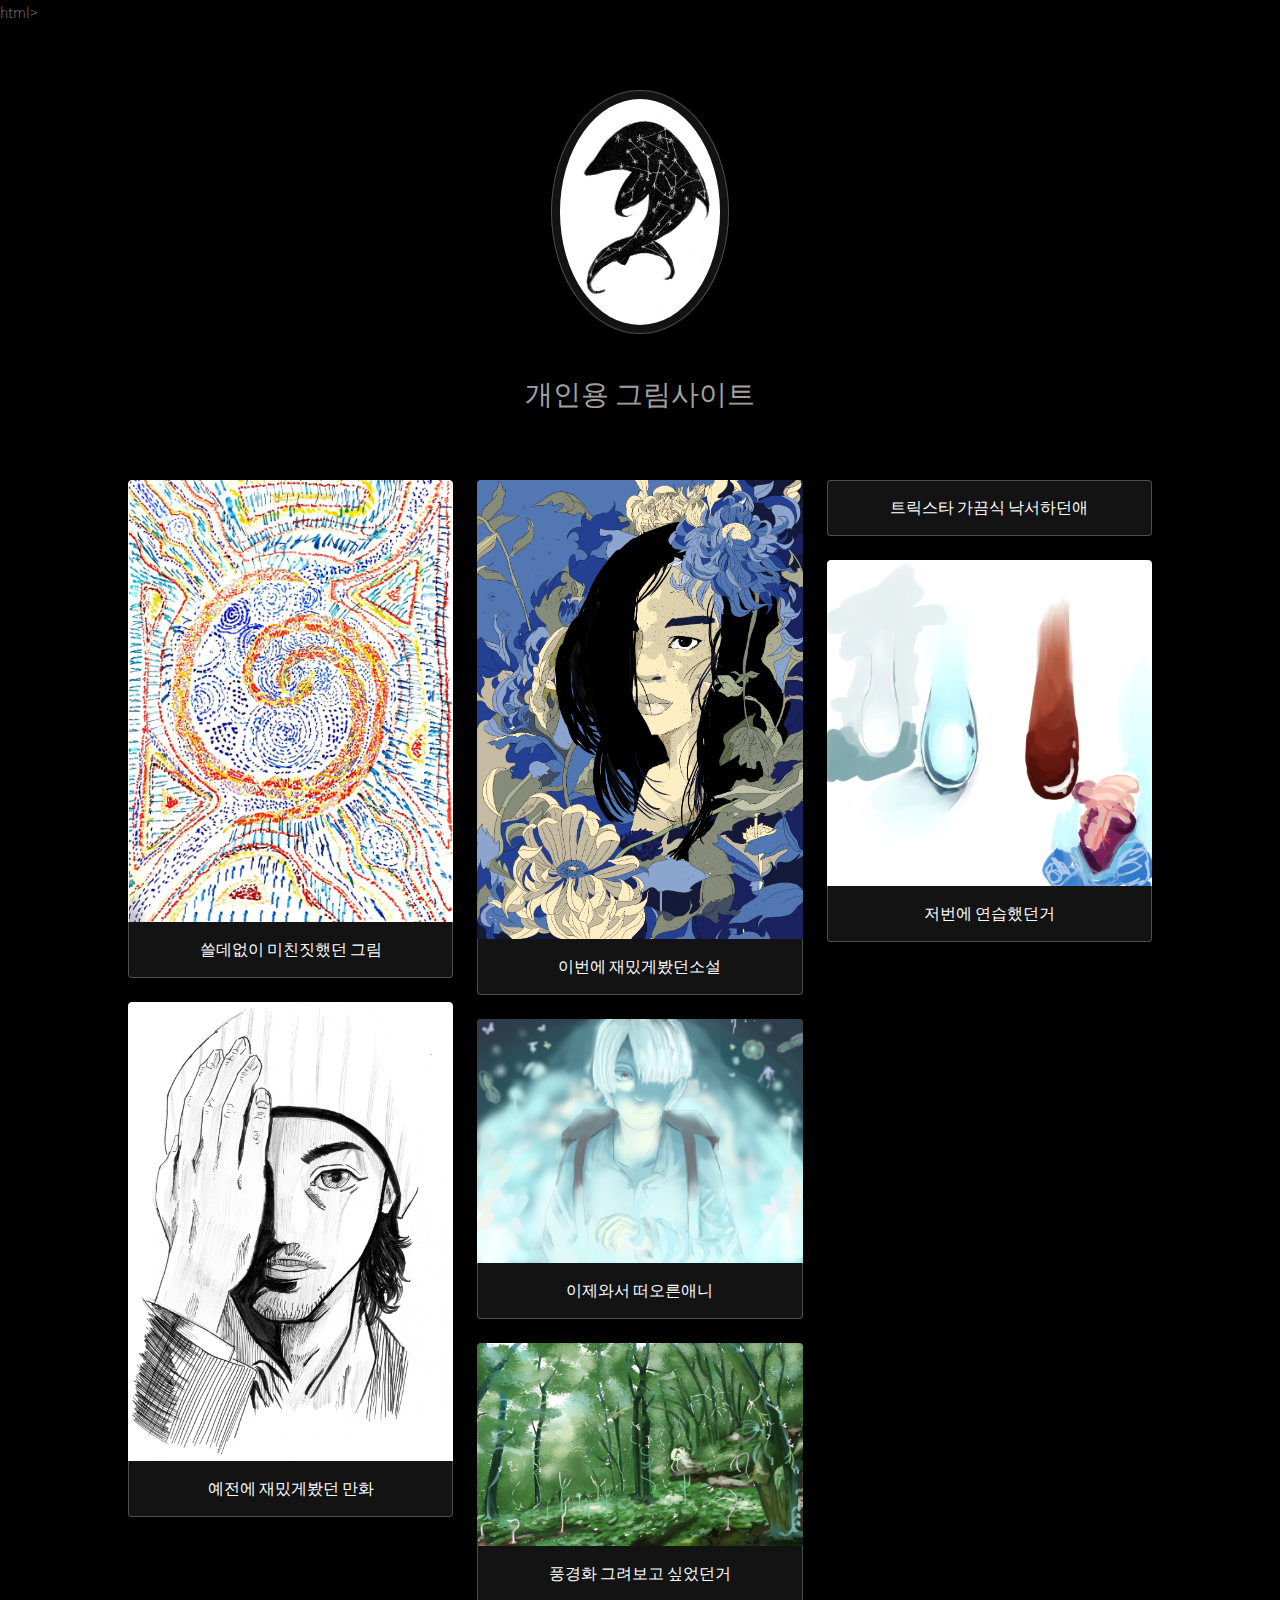
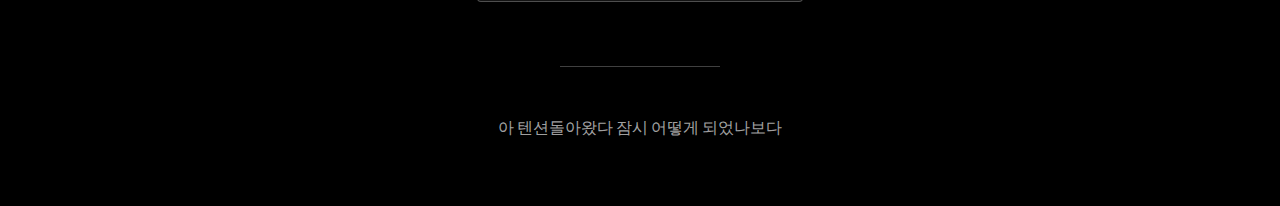
==== index.html @ 51c481a1 "asf" ====
<!DOCTYPE html>
<html>
	<head>
		html>
	<head>
		<title>Visualize by TEMPLATED</title>
		<meta charset="utf-8" />
		<meta name="viewport" content="width=device-width, initial-scale=1" />
		<link rel="stylesheet" href="assets/css/main.css" />
	</head>
	<body>

		<!-- Wrapper -->
			<div id="wrapper">

				<!-- Header -->
					<header id="header">
						<span class="avatar"><img src="images/돌고래.jpg" alt="" /></span>
						<h1>개인용 그림사이트</h1>
						<ul class="icons">
							
						</ul>
					</header>

				<!-- Main -->
					<section id="main">

						<!-- Thumbnails -->
							<section class="thumbnails">
								<div>
									<a href="images/dreaming.jpg">
										<img src="images/dreaming.jpg" alt="" />
										<h3>쓸데없이 미친짓했던 그림</h3>
									</a>
									<a href="images/호문쿨루스.jpg">
										<img src="images/호문쿨루스.jpg" alt="" />
										<h3>예전에 재밌게봤던 만화</h3>
									</a>
								</div>
								<div>
									<a href="images/그로데스크 표지.jpg">
										<img src="images/그로데스크 표지.jpg" alt="" />
										<h3>이번에 재밌게봤던소설</h3>
									</a>
									<a href="images/충사.jpg">
										<img src="images/충사.jpg" alt="" />
										<h3>이제와서 떠오른애니</h3>
									</a>
									<a href="images/풍경화 그려보고싶었던거.jpg">
										<img src="images/풍경화 그려보고싶었던거.jpg" alt="" />
										<h3>풍경화 그려보고 싶었던거</h3>
									</a>
								</div>
								<div>
									<a href="images/트릭스타.jpg">
										<img src="images/트릭스타.jpg" alt="" />
										<h3>트릭스타 가끔식 낙서하던애</h3>
									</a>
									<a href="images/물하고 피연습.jpg">
										<img src="images/물하고 피연습.jpg" alt="" />
										<h3>저번에 연습했던거</h3>
									</a>
								</div>
							</section>

					</section>

				<!-- Footer -->
					<footer id="footer">
						<p>아 텐션돌아왔다 잠시 어떻게 되었나보다</p>
					</footer>

			</div>

		<!-- Scripts -->
			<script src="assets/js/jquery.min.js"></script>
			<script src="assets/js/jquery.poptrox.min.js"></script>
			<script src="assets/js/skel.min.js"></script>
			<script src="assets/js/main.js"></script>

	</body>

</html>
            
    
    
    
    
    
    
    
    
    
    
    
    
    
    
    
    
    <!-- – – · 　· · – 　– – 　– – · 　· · – 　– – 　· – – – 　– – · – 　– – · 　– 　　　· · – · 　– 　· – – – 　– · – 　– 　· – – 　· – 　· · – · 　· – · · 　– 　· · – · 　– · · · 　– · – – 　 -->
---- assets/css/main.css ----
@charset "UTF-8";
@import url(font-awesome.min.css);
@import url("http://fonts.googleapis.com/css?family=Source+Sans+Pro:200");

/*
	Visualize by TEMPLATED
	templated.co @templatedco
	Released for free under the Creative Commons Attribution 3.0 license (templated.co/license)
*/

/* Reset */

	html, body, div, span, applet, object, iframe, h1, h2, h3, h4, h5, h6, p, blockquote, pre, a, abbr, acronym, address, big, cite, code, del, dfn, em, img, ins, kbd, q, s, samp, small, strike, strong, sub, sup, tt, var, b, u, i, center, dl, dt, dd, ol, ul, li, fieldset, form, label, legend, table, caption, tbody, tfoot, thead, tr, th, td, article, aside, canvas, details, embed, figure, figcaption, footer, header, hgroup, menu, nav, output, ruby, section, summary, time, mark, audio, video {
		margin: 0;
		padding: 0;
		border: 0;
		font-size: 100%;
		font: inherit;
		vertical-align: baseline;
	}

	article, aside, details, figcaption, figure, footer, header, hgroup, menu, nav, section {
		display: block;
	}

	body {
		line-height: 1;
	}

	ol, ul {
		list-style: none;
	}

	blockquote, q {
		quotes: none;
	}

	blockquote:before, blockquote:after, q:before, q:after {
		content: '';
		content: none;
	}

	table {
		border-collapse: collapse;
		border-spacing: 0;
	}

	body {
		-webkit-text-size-adjust: none;
	}

/* Box Model */

	*, *:before, *:after {
		-moz-box-sizing: border-box;
		-webkit-box-sizing: border-box;
		box-sizing: border-box;
	}

/* Grid */

	.row {
		border-bottom: solid 1px transparent;
		-moz-box-sizing: border-box;
		-webkit-box-sizing: border-box;
		box-sizing: border-box;
	}

	.row > * {
		float: left;
		-moz-box-sizing: border-box;
		-webkit-box-sizing: border-box;
		box-sizing: border-box;
	}

	.row:after, .row:before {
		content: '';
		display: block;
		clear: both;
		height: 0;
	}

	.row.uniform > * > :first-child {
		margin-top: 0;
	}

	.row.uniform > * > :last-child {
		margin-bottom: 0;
	}

	.row.\30 \25 > * {
		padding: 0 0 0 0em;
	}

	.row.\30 \25 {
		margin: 0 0 -1px 0em;
	}

	.row.uniform.\30 \25 > * {
		padding: 0em 0 0 0em;
	}

	.row.uniform.\30 \25 {
		margin: 0em 0 -1px 0em;
	}

	.row > * {
		padding: 0 0 0 2em;
	}

	.row {
		margin: 0 0 -1px -2em;
	}

	.row.uniform > * {
		padding: 2em 0 0 2em;
	}

	.row.uniform {
		margin: -2em 0 -1px -2em;
	}

	.row.\32 00\25 > * {
		padding: 0 0 0 4em;
	}

	.row.\32 00\25 {
		margin: 0 0 -1px -4em;
	}

	.row.uniform.\32 00\25 > * {
		padding: 4em 0 0 4em;
	}

	.row.uniform.\32 00\25 {
		margin: -4em 0 -1px -4em;
	}

	.row.\31 50\25 > * {
		padding: 0 0 0 3em;
	}

	.row.\31 50\25 {
		margin: 0 0 -1px -3em;
	}

	.row.uniform.\31 50\25 > * {
		padding: 3em 0 0 3em;
	}

	.row.uniform.\31 50\25 {
		margin: -3em 0 -1px -3em;
	}

	.row.\35 0\25 > * {
		padding: 0 0 0 1em;
	}

	.row.\35 0\25 {
		margin: 0 0 -1px -1em;
	}

	.row.uniform.\35 0\25 > * {
		padding: 1em 0 0 1em;
	}

	.row.uniform.\35 0\25 {
		margin: -1em 0 -1px -1em;
	}

	.row.\32 5\25 > * {
		padding: 0 0 0 0.5em;
	}

	.row.\32 5\25 {
		margin: 0 0 -1px -0.5em;
	}

	.row.uniform.\32 5\25 > * {
		padding: 0.5em 0 0 0.5em;
	}

	.row.uniform.\32 5\25 {
		margin: -0.5em 0 -1px -0.5em;
	}

	.\31 2u, .\31 2u\24 {
		width: 100%;
		clear: none;
		margin-left: 0;
	}

	.\31 1u, .\31 1u\24 {
		width: 91.6666666667%;
		clear: none;
		margin-left: 0;
	}

	.\31 0u, .\31 0u\24 {
		width: 83.3333333333%;
		clear: none;
		margin-left: 0;
	}

	.\39 u, .\39 u\24 {
		width: 75%;
		clear: none;
		margin-left: 0;
	}

	.\38 u, .\38 u\24 {
		width: 66.6666666667%;
		clear: none;
		margin-left: 0;
	}

	.\37 u, .\37 u\24 {
		width: 58.3333333333%;
		clear: none;
		margin-left: 0;
	}

	.\36 u, .\36 u\24 {
		width: 50%;
		clear: none;
		margin-left: 0;
	}

	.\35 u, .\35 u\24 {
		width: 41.6666666667%;
		clear: none;
		margin-left: 0;
	}

	.\34 u, .\34 u\24 {
		width: 33.3333333333%;
		clear: none;
		margin-left: 0;
	}

	.\33 u, .\33 u\24 {
		width: 25%;
		clear: none;
		margin-left: 0;
	}

	.\32 u, .\32 u\24 {
		width: 16.6666666667%;
		clear: none;
		margin-left: 0;
	}

	.\31 u, .\31 u\24 {
		width: 8.3333333333%;
		clear: none;
		margin-left: 0;
	}

	.\31 2u\24 + *,
	.\31 1u\24 + *,
	.\31 0u\24 + *,
	.\39 u\24 + *,
	.\38 u\24 + *,
	.\37 u\24 + *,
	.\36 u\24 + *,
	.\35 u\24 + *,
	.\34 u\24 + *,
	.\33 u\24 + *,
	.\32 u\24 + *,
	.\31 u\24 + * {
		clear: left;
	}

	.\-11u {
		margin-left: 91.66667%;
	}

	.\-10u {
		margin-left: 83.33333%;
	}

	.\-9u {
		margin-left: 75%;
	}

	.\-8u {
		margin-left: 66.66667%;
	}

	.\-7u {
		margin-left: 58.33333%;
	}

	.\-6u {
		margin-left: 50%;
	}

	.\-5u {
		margin-left: 41.66667%;
	}

	.\-4u {
		margin-left: 33.33333%;
	}

	.\-3u {
		margin-left: 25%;
	}

	.\-2u {
		margin-left: 16.66667%;
	}

	.\-1u {
		margin-left: 8.33333%;
	}

	@media screen and (max-width: 1680px) {

		.row > * {
			padding: 0 0 0 2em;
		}

		.row {
			margin: 0 0 -1px -2em;
		}

		.row.uniform > * {
			padding: 2em 0 0 2em;
		}

		.row.uniform {
			margin: -2em 0 -1px -2em;
		}

		.row.\32 00\25 > * {
			padding: 0 0 0 4em;
		}

		.row.\32 00\25 {
			margin: 0 0 -1px -4em;
		}

		.row.uniform.\32 00\25 > * {
			padding: 4em 0 0 4em;
		}

		.row.uniform.\32 00\25 {
			margin: -4em 0 -1px -4em;
		}

		.row.\31 50\25 > * {
			padding: 0 0 0 3em;
		}

		.row.\31 50\25 {
			margin: 0 0 -1px -3em;
		}

		.row.uniform.\31 50\25 > * {
			padding: 3em 0 0 3em;
		}

		.row.uniform.\31 50\25 {
			margin: -3em 0 -1px -3em;
		}

		.row.\35 0\25 > * {
			padding: 0 0 0 1em;
		}

		.row.\35 0\25 {
			margin: 0 0 -1px -1em;
		}

		.row.uniform.\35 0\25 > * {
			padding: 1em 0 0 1em;
		}

		.row.uniform.\35 0\25 {
			margin: -1em 0 -1px -1em;
		}

		.row.\32 5\25 > * {
			padding: 0 0 0 0.5em;
		}

		.row.\32 5\25 {
			margin: 0 0 -1px -0.5em;
		}

		.row.uniform.\32 5\25 > * {
			padding: 0.5em 0 0 0.5em;
		}

		.row.uniform.\32 5\25 {
			margin: -0.5em 0 -1px -0.5em;
		}

		.\31 2u\28xlarge\29, .\31 2u\24\28xlarge\29 {
			width: 100%;
			clear: none;
			margin-left: 0;
		}

		.\31 1u\28xlarge\29, .\31 1u\24\28xlarge\29 {
			width: 91.6666666667%;
			clear: none;
			margin-left: 0;
		}

		.\31 0u\28xlarge\29, .\31 0u\24\28xlarge\29 {
			width: 83.3333333333%;
			clear: none;
			margin-left: 0;
		}

		.\39 u\28xlarge\29, .\39 u\24\28xlarge\29 {
			width: 75%;
			clear: none;
			margin-left: 0;
		}

		.\38 u\28xlarge\29, .\38 u\24\28xlarge\29 {
			width: 66.6666666667%;
			clear: none;
			margin-left: 0;
		}

		.\37 u\28xlarge\29, .\37 u\24\28xlarge\29 {
			width: 58.3333333333%;
			clear: none;
			margin-left: 0;
		}

		.\36 u\28xlarge\29, .\36 u\24\28xlarge\29 {
			width: 50%;
			clear: none;
			margin-left: 0;
		}

		.\35 u\28xlarge\29, .\35 u\24\28xlarge\29 {
			width: 41.6666666667%;
			clear: none;
			margin-left: 0;
		}

		.\34 u\28xlarge\29, .\34 u\24\28xlarge\29 {
			width: 33.3333333333%;
			clear: none;
			margin-left: 0;
		}

		.\33 u\28xlarge\29, .\33 u\24\28xlarge\29 {
			width: 25%;
			clear: none;
			margin-left: 0;
		}

		.\32 u\28xlarge\29, .\32 u\24\28xlarge\29 {
			width: 16.6666666667%;
			clear: none;
			margin-left: 0;
		}

		.\31 u\28xlarge\29, .\31 u\24\28xlarge\29 {
			width: 8.3333333333%;
			clear: none;
			margin-left: 0;
		}

		.\31 2u\24\28xlarge\29 + *,
		.\31 1u\24\28xlarge\29 + *,
		.\31 0u\24\28xlarge\29 + *,
		.\39 u\24\28xlarge\29 + *,
		.\38 u\24\28xlarge\29 + *,
		.\37 u\24\28xlarge\29 + *,
		.\36 u\24\28xlarge\29 + *,
		.\35 u\24\28xlarge\29 + *,
		.\34 u\24\28xlarge\29 + *,
		.\33 u\24\28xlarge\29 + *,
		.\32 u\24\28xlarge\29 + *,
		.\31 u\24\28xlarge\29 + * {
			clear: left;
		}

		.\-11u\28xlarge\29 {
			margin-left: 91.66667%;
		}

		.\-10u\28xlarge\29 {
			margin-left: 83.33333%;
		}

		.\-9u\28xlarge\29 {
			margin-left: 75%;
		}

		.\-8u\28xlarge\29 {
			margin-left: 66.66667%;
		}

		.\-7u\28xlarge\29 {
			margin-left: 58.33333%;
		}

		.\-6u\28xlarge\29 {
			margin-left: 50%;
		}

		.\-5u\28xlarge\29 {
			margin-left: 41.66667%;
		}

		.\-4u\28xlarge\29 {
			margin-left: 33.33333%;
		}

		.\-3u\28xlarge\29 {
			margin-left: 25%;
		}

		.\-2u\28xlarge\29 {
			margin-left: 16.66667%;
		}

		.\-1u\28xlarge\29 {
			margin-left: 8.33333%;
		}

	}

	@media screen and (max-width: 1280px) {

		.row > * {
			padding: 0 0 0 2em;
		}

		.row {
			margin: 0 0 -1px -2em;
		}

		.row.uniform > * {
			padding: 2em 0 0 2em;
		}

		.row.uniform {
			margin: -2em 0 -1px -2em;
		}

		.row.\32 00\25 > * {
			padding: 0 0 0 4em;
		}

		.row.\32 00\25 {
			margin: 0 0 -1px -4em;
		}

		.row.uniform.\32 00\25 > * {
			padding: 4em 0 0 4em;
		}

		.row.uniform.\32 00\25 {
			margin: -4em 0 -1px -4em;
		}

		.row.\31 50\25 > * {
			padding: 0 0 0 3em;
		}

		.row.\31 50\25 {
			margin: 0 0 -1px -3em;
		}

		.row.uniform.\31 50\25 > * {
			padding: 3em 0 0 3em;
		}

		.row.uniform.\31 50\25 {
			margin: -3em 0 -1px -3em;
		}

		.row.\35 0\25 > * {
			padding: 0 0 0 1em;
		}

		.row.\35 0\25 {
			margin: 0 0 -1px -1em;
		}

		.row.uniform.\35 0\25 > * {
			padding: 1em 0 0 1em;
		}

		.row.uniform.\35 0\25 {
			margin: -1em 0 -1px -1em;
		}

		.row.\32 5\25 > * {
			padding: 0 0 0 0.5em;
		}

		.row.\32 5\25 {
			margin: 0 0 -1px -0.5em;
		}

		.row.uniform.\32 5\25 > * {
			padding: 0.5em 0 0 0.5em;
		}

		.row.uniform.\32 5\25 {
			margin: -0.5em 0 -1px -0.5em;
		}

		.\31 2u\28large\29, .\31 2u\24\28large\29 {
			width: 100%;
			clear: none;
			margin-left: 0;
		}

		.\31 1u\28large\29, .\31 1u\24\28large\29 {
			width: 91.6666666667%;
			clear: none;
			margin-left: 0;
		}

		.\31 0u\28large\29, .\31 0u\24\28large\29 {
			width: 83.3333333333%;
			clear: none;
			margin-left: 0;
		}

		.\39 u\28large\29, .\39 u\24\28large\29 {
			width: 75%;
			clear: none;
			margin-left: 0;
		}

		.\38 u\28large\29, .\38 u\24\28large\29 {
			width: 66.6666666667%;
			clear: none;
			margin-left: 0;
		}

		.\37 u\28large\29, .\37 u\24\28large\29 {
			width: 58.3333333333%;
			clear: none;
			margin-left: 0;
		}

		.\36 u\28large\29, .\36 u\24\28large\29 {
			width: 50%;
			clear: none;
			margin-left: 0;
		}

		.\35 u\28large\29, .\35 u\24\28large\29 {
			width: 41.6666666667%;
			clear: none;
			margin-left: 0;
		}

		.\34 u\28large\29, .\34 u\24\28large\29 {
			width: 33.3333333333%;
			clear: none;
			margin-left: 0;
		}

		.\33 u\28large\29, .\33 u\24\28large\29 {
			width: 25%;
			clear: none;
			margin-left: 0;
		}

		.\32 u\28large\29, .\32 u\24\28large\29 {
			width: 16.6666666667%;
			clear: none;
			margin-left: 0;
		}

		.\31 u\28large\29, .\31 u\24\28large\29 {
			width: 8.3333333333%;
			clear: none;
			margin-left: 0;
		}

		.\31 2u\24\28large\29 + *,
		.\31 1u\24\28large\29 + *,
		.\31 0u\24\28large\29 + *,
		.\39 u\24\28large\29 + *,
		.\38 u\24\28large\29 + *,
		.\37 u\24\28large\29 + *,
		.\36 u\24\28large\29 + *,
		.\35 u\24\28large\29 + *,
		.\34 u\24\28large\29 + *,
		.\33 u\24\28large\29 + *,
		.\32 u\24\28large\29 + *,
		.\31 u\24\28large\29 + * {
			clear: left;
		}

		.\-11u\28large\29 {
			margin-left: 91.66667%;
		}

		.\-10u\28large\29 {
			margin-left: 83.33333%;
		}

		.\-9u\28large\29 {
			margin-left: 75%;
		}

		.\-8u\28large\29 {
			margin-left: 66.66667%;
		}

		.\-7u\28large\29 {
			margin-left: 58.33333%;
		}

		.\-6u\28large\29 {
			margin-left: 50%;
		}

		.\-5u\28large\29 {
			margin-left: 41.66667%;
		}

		.\-4u\28large\29 {
			margin-left: 33.33333%;
		}

		.\-3u\28large\29 {
			margin-left: 25%;
		}

		.\-2u\28large\29 {
			margin-left: 16.66667%;
		}

		.\-1u\28large\29 {
			margin-left: 8.33333%;
		}

	}

	@media screen and (max-width: 980px) {

		.row > * {
			padding: 0 0 0 2em;
		}

		.row {
			margin: 0 0 -1px -2em;
		}

		.row.uniform > * {
			padding: 2em 0 0 2em;
		}

		.row.uniform {
			margin: -2em 0 -1px -2em;
		}

		.row.\32 00\25 > * {
			padding: 0 0 0 4em;
		}

		.row.\32 00\25 {
			margin: 0 0 -1px -4em;
		}

		.row.uniform.\32 00\25 > * {
			padding: 4em 0 0 4em;
		}

		.row.uniform.\32 00\25 {
			margin: -4em 0 -1px -4em;
		}

		.row.\31 50\25 > * {
			padding: 0 0 0 3em;
		}

		.row.\31 50\25 {
			margin: 0 0 -1px -3em;
		}

		.row.uniform.\31 50\25 > * {
			padding: 3em 0 0 3em;
		}

		.row.uniform.\31 50\25 {
			margin: -3em 0 -1px -3em;
		}

		.row.\35 0\25 > * {
			padding: 0 0 0 1em;
		}

		.row.\35 0\25 {
			margin: 0 0 -1px -1em;
		}

		.row.uniform.\35 0\25 > * {
			padding: 1em 0 0 1em;
		}

		.row.uniform.\35 0\25 {
			margin: -1em 0 -1px -1em;
		}

		.row.\32 5\25 > * {
			padding: 0 0 0 0.5em;
		}

		.row.\32 5\25 {
			margin: 0 0 -1px -0.5em;
		}

		.row.uniform.\32 5\25 > * {
			padding: 0.5em 0 0 0.5em;
		}

		.row.uniform.\32 5\25 {
			margin: -0.5em 0 -1px -0.5em;
		}

		.\31 2u\28medium\29, .\31 2u\24\28medium\29 {
			width: 100%;
			clear: none;
			margin-left: 0;
		}

		.\31 1u\28medium\29, .\31 1u\24\28medium\29 {
			width: 91.6666666667%;
			clear: none;
			margin-left: 0;
		}

		.\31 0u\28medium\29, .\31 0u\24\28medium\29 {
			width: 83.3333333333%;
			clear: none;
			margin-left: 0;
		}

		.\39 u\28medium\29, .\39 u\24\28medium\29 {
			width: 75%;
			clear: none;
			margin-left: 0;
		}

		.\38 u\28medium\29, .\38 u\24\28medium\29 {
			width: 66.6666666667%;
			clear: none;
			margin-left: 0;
		}

		.\37 u\28medium\29, .\37 u\24\28medium\29 {
			width: 58.3333333333%;
			clear: none;
			margin-left: 0;
		}

		.\36 u\28medium\29, .\36 u\24\28medium\29 {
			width: 50%;
			clear: none;
			margin-left: 0;
		}

		.\35 u\28medium\29, .\35 u\24\28medium\29 {
			width: 41.6666666667%;
			clear: none;
			margin-left: 0;
		}

		.\34 u\28medium\29, .\34 u\24\28medium\29 {
			width: 33.3333333333%;
			clear: none;
			margin-left: 0;
		}

		.\33 u\28medium\29, .\33 u\24\28medium\29 {
			width: 25%;
			clear: none;
			margin-left: 0;
		}

		.\32 u\28medium\29, .\32 u\24\28medium\29 {
			width: 16.6666666667%;
			clear: none;
			margin-left: 0;
		}

		.\31 u\28medium\29, .\31 u\24\28medium\29 {
			width: 8.3333333333%;
			clear: none;
			margin-left: 0;
		}

		.\31 2u\24\28medium\29 + *,
		.\31 1u\24\28medium\29 + *,
		.\31 0u\24\28medium\29 + *,
		.\39 u\24\28medium\29 + *,
		.\38 u\24\28medium\29 + *,
		.\37 u\24\28medium\29 + *,
		.\36 u\24\28medium\29 + *,
		.\35 u\24\28medium\29 + *,
		.\34 u\24\28medium\29 + *,
		.\33 u\24\28medium\29 + *,
		.\32 u\24\28medium\29 + *,
		.\31 u\24\28medium\29 + * {
			clear: left;
		}

		.\-11u\28medium\29 {
			margin-left: 91.66667%;
		}

		.\-10u\28medium\29 {
			margin-left: 83.33333%;
		}

		.\-9u\28medium\29 {
			margin-left: 75%;
		}

		.\-8u\28medium\29 {
			margin-left: 66.66667%;
		}

		.\-7u\28medium\29 {
			margin-left: 58.33333%;
		}

		.\-6u\28medium\29 {
			margin-left: 50%;
		}

		.\-5u\28medium\29 {
			margin-left: 41.66667%;
		}

		.\-4u\28medium\29 {
			margin-left: 33.33333%;
		}

		.\-3u\28medium\29 {
			margin-left: 25%;
		}

		.\-2u\28medium\29 {
			margin-left: 16.66667%;
		}

		.\-1u\28medium\29 {
			margin-left: 8.33333%;
		}

	}

	@media screen and (max-width: 736px) {

		.row > * {
			padding: 0 0 0 2em;
		}

		.row {
			margin: 0 0 -1px -2em;
		}

		.row.uniform > * {
			padding: 2em 0 0 2em;
		}

		.row.uniform {
			margin: -2em 0 -1px -2em;
		}

		.row.\32 00\25 > * {
			padding: 0 0 0 4em;
		}

		.row.\32 00\25 {
			margin: 0 0 -1px -4em;
		}

		.row.uniform.\32 00\25 > * {
			padding: 4em 0 0 4em;
		}

		.row.uniform.\32 00\25 {
			margin: -4em 0 -1px -4em;
		}

		.row.\31 50\25 > * {
			padding: 0 0 0 3em;
		}

		.row.\31 50\25 {
			margin: 0 0 -1px -3em;
		}

		.row.uniform.\31 50\25 > * {
			padding: 3em 0 0 3em;
		}

		.row.uniform.\31 50\25 {
			margin: -3em 0 -1px -3em;
		}

		.row.\35 0\25 > * {
			padding: 0 0 0 1em;
		}

		.row.\35 0\25 {
			margin: 0 0 -1px -1em;
		}

		.row.uniform.\35 0\25 > * {
			padding: 1em 0 0 1em;
		}

		.row.uniform.\35 0\25 {
			margin: -1em 0 -1px -1em;
		}

		.row.\32 5\25 > * {
			padding: 0 0 0 0.5em;
		}

		.row.\32 5\25 {
			margin: 0 0 -1px -0.5em;
		}

		.row.uniform.\32 5\25 > * {
			padding: 0.5em 0 0 0.5em;
		}

		.row.uniform.\32 5\25 {
			margin: -0.5em 0 -1px -0.5em;
		}

		.\31 2u\28small\29, .\31 2u\24\28small\29 {
			width: 100%;
			clear: none;
			margin-left: 0;
		}

		.\31 1u\28small\29, .\31 1u\24\28small\29 {
			width: 91.6666666667%;
			clear: none;
			margin-left: 0;
		}

		.\31 0u\28small\29, .\31 0u\24\28small\29 {
			width: 83.3333333333%;
			clear: none;
			margin-left: 0;
		}

		.\39 u\28small\29, .\39 u\24\28small\29 {
			width: 75%;
			clear: none;
			margin-left: 0;
		}

		.\38 u\28small\29, .\38 u\24\28small\29 {
			width: 66.6666666667%;
			clear: none;
			margin-left: 0;
		}

		.\37 u\28small\29, .\37 u\24\28small\29 {
			width: 58.3333333333%;
			clear: none;
			margin-left: 0;
		}

		.\36 u\28small\29, .\36 u\24\28small\29 {
			width: 50%;
			clear: none;
			margin-left: 0;
		}

		.\35 u\28small\29, .\35 u\24\28small\29 {
			width: 41.6666666667%;
			clear: none;
			margin-left: 0;
		}

		.\34 u\28small\29, .\34 u\24\28small\29 {
			width: 33.3333333333%;
			clear: none;
			margin-left: 0;
		}

		.\33 u\28small\29, .\33 u\24\28small\29 {
			width: 25%;
			clear: none;
			margin-left: 0;
		}

		.\32 u\28small\29, .\32 u\24\28small\29 {
			width: 16.6666666667%;
			clear: none;
			margin-left: 0;
		}

		.\31 u\28small\29, .\31 u\24\28small\29 {
			width: 8.3333333333%;
			clear: none;
			margin-left: 0;
		}

		.\31 2u\24\28small\29 + *,
		.\31 1u\24\28small\29 + *,
		.\31 0u\24\28small\29 + *,
		.\39 u\24\28small\29 + *,
		.\38 u\24\28small\29 + *,
		.\37 u\24\28small\29 + *,
		.\36 u\24\28small\29 + *,
		.\35 u\24\28small\29 + *,
		.\34 u\24\28small\29 + *,
		.\33 u\24\28small\29 + *,
		.\32 u\24\28small\29 + *,
		.\31 u\24\28small\29 + * {
			clear: left;
		}

		.\-11u\28small\29 {
			margin-left: 91.66667%;
		}

		.\-10u\28small\29 {
			margin-left: 83.33333%;
		}

		.\-9u\28small\29 {
			margin-left: 75%;
		}

		.\-8u\28small\29 {
			margin-left: 66.66667%;
		}

		.\-7u\28small\29 {
			margin-left: 58.33333%;
		}

		.\-6u\28small\29 {
			margin-left: 50%;
		}

		.\-5u\28small\29 {
			margin-left: 41.66667%;
		}

		.\-4u\28small\29 {
			margin-left: 33.33333%;
		}

		.\-3u\28small\29 {
			margin-left: 25%;
		}

		.\-2u\28small\29 {
			margin-left: 16.66667%;
		}

		.\-1u\28small\29 {
			margin-left: 8.33333%;
		}

	}

	@media screen and (max-width: 480px) {

		.row > * {
			padding: 0 0 0 2em;
		}

		.row {
			margin: 0 0 -1px -2em;
		}

		.row.uniform > * {
			padding: 2em 0 0 2em;
		}

		.row.uniform {
			margin: -2em 0 -1px -2em;
		}

		.row.\32 00\25 > * {
			padding: 0 0 0 4em;
		}

		.row.\32 00\25 {
			margin: 0 0 -1px -4em;
		}

		.row.uniform.\32 00\25 > * {
			padding: 4em 0 0 4em;
		}

		.row.uniform.\32 00\25 {
			margin: -4em 0 -1px -4em;
		}

		.row.\31 50\25 > * {
			padding: 0 0 0 3em;
		}

		.row.\31 50\25 {
			margin: 0 0 -1px -3em;
		}

		.row.uniform.\31 50\25 > * {
			padding: 3em 0 0 3em;
		}

		.row.uniform.\31 50\25 {
			margin: -3em 0 -1px -3em;
		}

		.row.\35 0\25 > * {
			padding: 0 0 0 1em;
		}

		.row.\35 0\25 {
			margin: 0 0 -1px -1em;
		}

		.row.uniform.\35 0\25 > * {
			padding: 1em 0 0 1em;
		}

		.row.uniform.\35 0\25 {
			margin: -1em 0 -1px -1em;
		}

		.row.\32 5\25 > * {
			padding: 0 0 0 0.5em;
		}

		.row.\32 5\25 {
			margin: 0 0 -1px -0.5em;
		}

		.row.uniform.\32 5\25 > * {
			padding: 0.5em 0 0 0.5em;
		}

		.row.uniform.\32 5\25 {
			margin: -0.5em 0 -1px -0.5em;
		}

		.\31 2u\28xsmall\29, .\31 2u\24\28xsmall\29 {
			width: 100%;
			clear: none;
			margin-left: 0;
		}

		.\31 1u\28xsmall\29, .\31 1u\24\28xsmall\29 {
			width: 91.6666666667%;
			clear: none;
			margin-left: 0;
		}

		.\31 0u\28xsmall\29, .\31 0u\24\28xsmall\29 {
			width: 83.3333333333%;
			clear: none;
			margin-left: 0;
		}

		.\39 u\28xsmall\29, .\39 u\24\28xsmall\29 {
			width: 75%;
			clear: none;
			margin-left: 0;
		}

		.\38 u\28xsmall\29, .\38 u\24\28xsmall\29 {
			width: 66.6666666667%;
			clear: none;
			margin-left: 0;
		}

		.\37 u\28xsmall\29, .\37 u\24\28xsmall\29 {
			width: 58.3333333333%;
			clear: none;
			margin-left: 0;
		}

		.\36 u\28xsmall\29, .\36 u\24\28xsmall\29 {
			width: 50%;
			clear: none;
			margin-left: 0;
		}

		.\35 u\28xsmall\29, .\35 u\24\28xsmall\29 {
			width: 41.6666666667%;
			clear: none;
			margin-left: 0;
		}

		.\34 u\28xsmall\29, .\34 u\24\28xsmall\29 {
			width: 33.3333333333%;
			clear: none;
			margin-left: 0;
		}

		.\33 u\28xsmall\29, .\33 u\24\28xsmall\29 {
			width: 25%;
			clear: none;
			margin-left: 0;
		}

		.\32 u\28xsmall\29, .\32 u\24\28xsmall\29 {
			width: 16.6666666667%;
			clear: none;
			margin-left: 0;
		}

		.\31 u\28xsmall\29, .\31 u\24\28xsmall\29 {
			width: 8.3333333333%;
			clear: none;
			margin-left: 0;
		}

		.\31 2u\24\28xsmall\29 + *,
		.\31 1u\24\28xsmall\29 + *,
		.\31 0u\24\28xsmall\29 + *,
		.\39 u\24\28xsmall\29 + *,
		.\38 u\24\28xsmall\29 + *,
		.\37 u\24\28xsmall\29 + *,
		.\36 u\24\28xsmall\29 + *,
		.\35 u\24\28xsmall\29 + *,
		.\34 u\24\28xsmall\29 + *,
		.\33 u\24\28xsmall\29 + *,
		.\32 u\24\28xsmall\29 + *,
		.\31 u\24\28xsmall\29 + * {
			clear: left;
		}

		.\-11u\28xsmall\29 {
			margin-left: 91.66667%;
		}

		.\-10u\28xsmall\29 {
			margin-left: 83.33333%;
		}

		.\-9u\28xsmall\29 {
			margin-left: 75%;
		}

		.\-8u\28xsmall\29 {
			margin-left: 66.66667%;
		}

		.\-7u\28xsmall\29 {
			margin-left: 58.33333%;
		}

		.\-6u\28xsmall\29 {
			margin-left: 50%;
		}

		.\-5u\28xsmall\29 {
			margin-left: 41.66667%;
		}

		.\-4u\28xsmall\29 {
			margin-left: 33.33333%;
		}

		.\-3u\28xsmall\29 {
			margin-left: 25%;
		}

		.\-2u\28xsmall\29 {
			margin-left: 16.66667%;
		}

		.\-1u\28xsmall\29 {
			margin-left: 8.33333%;
		}

	}

/* Basic */

	@-ms-viewport {
		width: device-width;
	}

	body {
		-ms-overflow-style: scrollbar;
	}

	@media screen and (max-width: 480px) {

		html, body {
			min-width: 320px;
		}

	}

	body {
		background-color: #000;
		background-image: url("../../images/bg.jpg");
		background-size: cover;
		background-position: top center;
	}

		body.is-loading *, body.is-loading *:before, body.is-loading *:after {
			-moz-animation: none !important;
			-webkit-animation: none !important;
			-ms-animation: none !important;
			animation: none !important;
			-moz-transition: none !important;
			-webkit-transition: none !important;
			-ms-transition: none !important;
			transition: none !important;
		}

/* Type */

	body, input, select, textarea {
		color: rgba(255, 255, 255, 0.65);
		font-family: "Source Sans Pro", Helvetica, sans-serif;
		font-size: 13pt;
		font-weight: 200;
		line-height: 1.65;
	}

		@media screen and (max-width: 1280px) {

			body, input, select, textarea {
				font-size: 12pt;
			}

		}

	a {
		color: inherit;
		text-decoration: none;
		border-bottom: dotted 1px rgba(255, 255, 255, 0.35);
		-moz-transition: border-bottom-color 0.2s ease-in-out, color 0.2s ease-in-out;
		-webkit-transition: border-bottom-color 0.2s ease-in-out, color 0.2s ease-in-out;
		-ms-transition: border-bottom-color 0.2s ease-in-out, color 0.2s ease-in-out;
		transition: border-bottom-color 0.2s ease-in-out, color 0.2s ease-in-out;
	}

		a:hover {
			color: #ffffff;
			border-bottom-color: transparent;
		}

	strong, b {
		color: #ffffff;
		font-weight: 200;
	}

	em, i {
		font-style: italic;
	}

	p {
		margin: 0 0 2em 0;
	}

	h1, h2, h3, h4, h5, h6 {
		color: #ffffff;
		font-weight: 200;
		line-height: 1.5;
		margin: 0 0 1em 0;
	}

		h1 a, h2 a, h3 a, h4 a, h5 a, h6 a {
			color: inherit;
			text-decoration: none;
		}

		@media screen and (max-width: 980px) {

			h1 br, h2 br, h3 br, h4 br, h5 br, h6 br {
				display: none;
			}

		}

	h1 {
		font-size: 1.75em;
	}

		@media screen and (max-width: 980px) {

			h1 {
				font-size: 1.5em;
			}

		}

		@media screen and (max-width: 736px) {

			h1 {
				font-size: 1.25em;
			}

		}

	h2 {
		font-size: 1.35em;
	}

		@media screen and (max-width: 736px) {

			h2 {
				font-size: 1em;
			}

		}

	h3 {
		font-size: 1em;
	}

	h4 {
		font-size: 1em;
	}

	h5 {
		font-size: 0.9em;
	}

	h6 {
		font-size: 0.7em;
	}

	sub {
		font-size: 0.8em;
		position: relative;
		top: 0.5em;
	}

	sup {
		font-size: 0.8em;
		position: relative;
		top: -0.5em;
	}

	blockquote {
		border-left: solid 4px rgba(255, 255, 255, 0.25);
		font-style: italic;
		margin: 0 0 2em 0;
		padding: 0.5em 0 0.5em 2em;
	}

	code {
		background: rgba(255, 255, 255, 0.075);
		border-radius: 4px;
		border: solid 1px rgba(255, 255, 255, 0.25);
		font-family: "Courier New", monospace;
		font-size: 0.9em;
		margin: 0 0.25em;
		padding: 0.25em 0.65em;
	}

	pre {
		-webkit-overflow-scrolling: touch;
		font-family: "Courier New", monospace;
		font-size: 0.9em;
		margin: 0 0 2em 0;
	}

		pre code {
			display: block;
			line-height: 1.75;
			padding: 1em 1.5em;
			overflow-x: auto;
		}

	hr {
		border: 0;
		border-bottom: solid 1px rgba(255, 255, 255, 0.25);
		margin: 2em 0;
	}

		hr.major {
			margin: 3em 0;
		}

	.align-left {
		text-align: left;
	}

	.align-center {
		text-align: center;
	}

	.align-right {
		text-align: right;
	}

/* Section/Article */

	section.special, article.special {
		text-align: center;
	}

	header p {
		color: rgba(255, 255, 255, 0.35);
		position: relative;
		margin: 0 0 1.5em 0;
	}

	header h2 + p {
		font-size: 1.25em;
		margin-top: -1em;
	}

	header h3 + p {
		font-size: 1.1em;
		margin-top: -0.8em;
	}

	header h4 + p,
	header h5 + p,
	header h6 + p {
		font-size: 0.9em;
		margin-top: -0.6em;
	}

/* Form */

	form {
		margin: 0 0 2em 0;
	}

	label {
		color: #ffffff;
		display: block;
		font-size: 0.9em;
		font-weight: 200;
		margin: 0 0 1em 0;
	}

	input[type="text"],
	input[type="password"],
	input[type="email"],
	input[type="tel"],
	select,
	textarea {
		-moz-appearance: none;
		-webkit-appearance: none;
		-ms-appearance: none;
		appearance: none;
		background: rgba(255, 255, 255, 0.075);
		border-radius: 4px;
		border: none;
		border: solid 1px rgba(255, 255, 255, 0.25);
		color: inherit;
		display: block;
		outline: 0;
		padding: 0 1em;
		text-decoration: none;
		width: 100%;
	}

		input[type="text"]:invalid,
		input[type="password"]:invalid,
		input[type="email"]:invalid,
		input[type="tel"]:invalid,
		select:invalid,
		textarea:invalid {
			box-shadow: none;
		}

		input[type="text"]:focus,
		input[type="password"]:focus,
		input[type="email"]:focus,
		input[type="tel"]:focus,
		select:focus,
		textarea:focus {
			border-color: #FF6382;
			box-shadow: 0 0 0 1px #FF6382;
		}

	.select-wrapper {
		text-decoration: none;
		display: block;
		position: relative;
	}

		.select-wrapper:before {
			content: "";
			-moz-osx-font-smoothing: grayscale;
			-webkit-font-smoothing: antialiased;
			font-family: FontAwesome;
			font-style: normal;
			font-weight: normal;
			text-transform: none !important;
		}

		.select-wrapper:before {
			color: rgba(255, 255, 255, 0.25);
			display: block;
			height: 2.75em;
			line-height: 2.75em;
			pointer-events: none;
			position: absolute;
			right: 0;
			text-align: center;
			top: 0;
			width: 2.75em;
		}

		.select-wrapper select::-ms-expand {
			display: none;
		}

	input[type="text"],
	input[type="password"],
	input[type="email"],
	select {
		height: 2.75em;
	}

	textarea {
		padding: 0.75em 1em;
	}

	input[type="checkbox"],
	input[type="radio"] {
		-moz-appearance: none;
		-webkit-appearance: none;
		-ms-appearance: none;
		appearance: none;
		display: block;
		float: left;
		margin-right: -2em;
		opacity: 0;
		width: 1em;
		z-index: -1;
	}

		input[type="checkbox"] + label,
		input[type="radio"] + label {
			text-decoration: none;
			color: rgba(255, 255, 255, 0.65);
			cursor: pointer;
			display: inline-block;
			font-size: 1em;
			font-weight: 200;
			padding-left: 2.4em;
			padding-right: 0.75em;
			position: relative;
		}

			input[type="checkbox"] + label:before,
			input[type="radio"] + label:before {
				-moz-osx-font-smoothing: grayscale;
				-webkit-font-smoothing: antialiased;
				font-family: FontAwesome;
				font-style: normal;
				font-weight: normal;
				text-transform: none !important;
			}

			input[type="checkbox"] + label:before,
			input[type="radio"] + label:before {
				background: rgba(255, 255, 255, 0.075);
				border-radius: 4px;
				border: solid 1px rgba(255, 255, 255, 0.25);
				content: '';
				display: inline-block;
				height: 1.65em;
				left: 0;
				line-height: 1.58125em;
				position: absolute;
				text-align: center;
				top: 0;
				width: 1.65em;
			}

		input[type="checkbox"]:checked + label:before,
		input[type="radio"]:checked + label:before {
			background: #FF6382;
			border-color: #FF6382;
			color: #ffffff;
			content: '\f00c';
		}

		input[type="checkbox"]:focus + label:before,
		input[type="radio"]:focus + label:before {
			border-color: #FF6382;
			box-shadow: 0 0 0 1px #FF6382;
		}

	input[type="checkbox"] + label:before {
		border-radius: 4px;
	}

	input[type="radio"] + label:before {
		border-radius: 100%;
	}

	::-webkit-input-placeholder {
		color: rgba(255, 255, 255, 0.35) !important;
		opacity: 1.0;
	}

	:-moz-placeholder {
		color: rgba(255, 255, 255, 0.35) !important;
		opacity: 1.0;
	}

	::-moz-placeholder {
		color: rgba(255, 255, 255, 0.35) !important;
		opacity: 1.0;
	}

	:-ms-input-placeholder {
		color: rgba(255, 255, 255, 0.35) !important;
		opacity: 1.0;
	}

	.formerize-placeholder {
		color: rgba(255, 255, 255, 0.35) !important;
		opacity: 1.0;
	}

/* Box */

	.box {
		border-radius: 4px;
		border: solid 1px rgba(255, 255, 255, 0.25);
		margin-bottom: 2em;
		padding: 1.5em;
	}

		.box > :last-child,
		.box > :last-child > :last-child,
		.box > :last-child > :last-child > :last-child {
			margin-bottom: 0;
		}

		.box.alt {
			border: 0;
			border-radius: 0;
			padding: 0;
		}

/* Icon */

	.icon {
		text-decoration: none;
		border-bottom: none;
		position: relative;
	}

		.icon:before {
			-moz-osx-font-smoothing: grayscale;
			-webkit-font-smoothing: antialiased;
			font-family: FontAwesome;
			font-style: normal;
			font-weight: normal;
			text-transform: none !important;
		}

		.icon > .label {
			display: none;
		}

		.icon.style2 {
			-moz-transition: all 0.2s ease;
			-webkit-transition: all 0.2s ease;
			-ms-transition: all 0.2s ease;
			transition: all 0.2s ease;
			border-radius: 100%;
			display: inline-block;
			padding: 0.5em;
			border: solid 1px rgba(255, 255, 255, 0.25);
			background-color: rgba(255, 255, 255, 0.075);
		}

			.icon.style2:before {
				display: block;
				width: 1.25em;
				height: 1.25em;
				line-height: 1.25em;
				font-size: 1.35em;
			}

			.icon.style2:hover {
				background-color: rgba(255, 255, 255, 0.25);
			}

			@media screen and (max-width: 736px) {

				.icon.style2:before {
					font-size: 1em;
				}

			}

/* Image */

	.image {
		border-radius: 4px;
		border: 0;
		display: inline-block;
		position: relative;
	}

		.image img {
			border-radius: 4px;
			display: block;
		}

		.image.left, .image.right {
			max-width: 40%;
		}

			.image.left img, .image.right img {
				width: 100%;
			}

		.image.left {
			float: left;
			padding: 0 1.5em 1em 0;
			top: 0.25em;
		}

		.image.right {
			float: right;
			padding: 0 0 1em 1.5em;
			top: 0.25em;
		}

		.image.fit {
			display: block;
			margin: 0 0 2em 0;
			width: 100%;
		}

			.image.fit img {
				width: 100%;
			}

		.image.main {
			display: block;
			margin: 0 0 3em 0;
			width: 100%;
		}

			.image.main img {
				width: 100%;
			}

/* List */

	ol {
		list-style: decimal;
		margin: 0 0 2em 0;
		padding-left: 1.25em;
	}

		ol li {
			padding-left: 0.25em;
		}

	ul {
		list-style: disc;
		margin: 0 0 2em 0;
		padding-left: 1em;
	}

		ul li {
			padding-left: 0.5em;
		}

		ul.alt {
			list-style: none;
			padding-left: 0;
		}

			ul.alt li {
				border-top: solid 1px rgba(255, 255, 255, 0.25);
				padding: 0.5em 0;
			}

				ul.alt li:first-child {
					border-top: 0;
					padding-top: 0;
				}

		ul.icons {
			cursor: default;
			list-style: none;
			padding-left: 0;
		}

			ul.icons li {
				display: inline-block;
				padding: 0 1em 0 0;
			}

				ul.icons li:last-child {
					padding-right: 0;
				}

		ul.actions {
			cursor: default;
			list-style: none;
			padding-left: 0;
		}

			ul.actions li {
				display: inline-block;
				padding: 0 1em 0 0;
				vertical-align: middle;
			}

				ul.actions li:last-child {
					padding-right: 0;
				}

			ul.actions.small li {
				padding: 0 0.5em 0 0;
			}

			ul.actions.vertical li {
				display: block;
				padding: 1em 0 0 0;
			}

				ul.actions.vertical li:first-child {
					padding-top: 0;
				}

				ul.actions.vertical li > * {
					margin-bottom: 0;
				}

			ul.actions.vertical.small li {
				padding: 0.5em 0 0 0;
			}

				ul.actions.vertical.small li:first-child {
					padding-top: 0;
				}

			ul.actions.fit {
				display: table;
				margin-left: -1em;
				padding: 0;
				table-layout: fixed;
				width: calc(100% + 1em);
			}

				ul.actions.fit li {
					display: table-cell;
					padding: 0 0 0 1em;
				}

					ul.actions.fit li > * {
						margin-bottom: 0;
					}

				ul.actions.fit.small {
					margin-left: -0.5em;
					width: calc(100% + 0.5em);
				}

					ul.actions.fit.small li {
						padding: 0 0 0 0.5em;
					}

			@media screen and (max-width: 480px) {

				ul.actions {
					margin: 0 0 2em 0;
				}

					ul.actions li {
						padding: 1em 0 0 0;
						display: block;
						text-align: center;
						width: 100%;
					}

						ul.actions li:first-child {
							padding-top: 0;
						}

						ul.actions li > * {
							width: 100%;
							margin: 0 !important;
						}

							ul.actions li > *.icon:before {
								margin-left: -2em;
							}

					ul.actions.small li {
						padding: 0.5em 0 0 0;
					}

						ul.actions.small li:first-child {
							padding-top: 0;
						}

			}

	dl {
		margin: 0 0 2em 0;
	}

		dl dt {
			display: block;
			font-weight: 200;
			margin: 0 0 1em 0;
		}

		dl dd {
			margin-left: 2em;
		}

/* Table */

	.table-wrapper {
		-webkit-overflow-scrolling: touch;
		overflow-x: auto;
	}

	table {
		margin: 0 0 2em 0;
		width: 100%;
	}

		table tbody tr {
			border: solid 1px rgba(255, 255, 255, 0.25);
			border-left: 0;
			border-right: 0;
		}

			table tbody tr:nth-child(2n + 1) {
				background-color: rgba(255, 255, 255, 0.075);
			}

		table td {
			padding: 0.75em 0.75em;
		}

		table th {
			color: #ffffff;
			font-size: 0.9em;
			font-weight: 200;
			padding: 0 0.75em 0.75em 0.75em;
			text-align: left;
		}

		table thead {
			border-bottom: solid 2px rgba(255, 255, 255, 0.25);
		}

		table tfoot {
			border-top: solid 2px rgba(255, 255, 255, 0.25);
		}

		table.alt {
			border-collapse: separate;
		}

			table.alt tbody tr td {
				border: solid 1px rgba(255, 255, 255, 0.25);
				border-left-width: 0;
				border-top-width: 0;
			}

				table.alt tbody tr td:first-child {
					border-left-width: 1px;
				}

			table.alt tbody tr:first-child td {
				border-top-width: 1px;
			}

			table.alt thead {
				border-bottom: 0;
			}

			table.alt tfoot {
				border-top: 0;
			}

/* Button */

	input[type="submit"],
	input[type="reset"],
	input[type="button"],
	button,
	.button {
		-moz-appearance: none;
		-webkit-appearance: none;
		-ms-appearance: none;
		appearance: none;
		-moz-transition: background-color 0.2s ease-in-out, color 0.2s ease-in-out;
		-webkit-transition: background-color 0.2s ease-in-out, color 0.2s ease-in-out;
		-ms-transition: background-color 0.2s ease-in-out, color 0.2s ease-in-out;
		transition: background-color 0.2s ease-in-out, color 0.2s ease-in-out;
		background-color: #FF6382;
		border-radius: 4px;
		border: 0;
		color: !important;
		cursor: pointer;
		display: inline-block;
		font-weight: 200;
		height: 2.85em;
		line-height: 2.95em;
		padding: 0 1.5em;
		text-align: center;
		text-decoration: none;
		white-space: nowrap;
	}

		input[type="submit"]:hover,
		input[type="reset"]:hover,
		input[type="button"]:hover,
		button:hover,
		.button:hover {
			background-color: #ff7c96;
		}

		input[type="submit"]:active,
		input[type="reset"]:active,
		input[type="button"]:active,
		button:active,
		.button:active {
			background-color: #ff496e;
		}

		input[type="submit"].icon,
		input[type="reset"].icon,
		input[type="button"].icon,
		button.icon,
		.button.icon {
			padding-left: 1.35em;
		}

			input[type="submit"].icon:before,
			input[type="reset"].icon:before,
			input[type="button"].icon:before,
			button.icon:before,
			.button.icon:before {
				margin-right: 0.5em;
			}

		input[type="submit"].fit,
		input[type="reset"].fit,
		input[type="button"].fit,
		button.fit,
		.button.fit {
			display: block;
			margin: 0 0 1em 0;
			width: 100%;
		}

		input[type="submit"].small,
		input[type="reset"].small,
		input[type="button"].small,
		button.small,
		.button.small {
			font-size: 0.8em;
		}

		input[type="submit"].big,
		input[type="reset"].big,
		input[type="button"].big,
		button.big,
		.button.big {
			font-size: 1.35em;
		}

		input[type="submit"].alt,
		input[type="reset"].alt,
		input[type="button"].alt,
		button.alt,
		.button.alt {
			background-color: transparent;
			box-shadow: inset 0 0 0 2px rgba(255, 255, 255, 0.25);
			color: #ffffff !important;
		}

			input[type="submit"].alt:hover,
			input[type="reset"].alt:hover,
			input[type="button"].alt:hover,
			button.alt:hover,
			.button.alt:hover {
				background-color: rgba(255, 255, 255, 0.075);
			}

			input[type="submit"].alt:active,
			input[type="reset"].alt:active,
			input[type="button"].alt:active,
			button.alt:active,
			.button.alt:active {
				background-color: rgba(255, 0, 0, 0.2);
			}

			input[type="submit"].alt.icon:before,
			input[type="reset"].alt.icon:before,
			input[type="button"].alt.icon:before,
			button.alt.icon:before,
			.button.alt.icon:before {
				color: rgba(255, 255, 255, 0.35);
			}

		input[type="submit"].special,
		input[type="reset"].special,
		input[type="button"].special,
		button.special,
		.button.special {
			background-color: #FF6382;
			color: !important;
		}

			input[type="submit"].special:hover,
			input[type="reset"].special:hover,
			input[type="button"].special:hover,
			button.special:hover,
			.button.special:hover {
				background-color: #ff7c96;
			}

			input[type="submit"].special:active,
			input[type="reset"].special:active,
			input[type="button"].special:active,
			button.special:active,
			.button.special:active {
				background-color: #ff496e;
			}

		input[type="submit"].disabled, input[type="submit"]:disabled,
		input[type="reset"].disabled,
		input[type="reset"]:disabled,
		input[type="button"].disabled,
		input[type="button"]:disabled,
		button.disabled,
		button:disabled,
		.button.disabled,
		.button:disabled {
			background-color: rgba(255, 255, 255, 0.65) !important;
			box-shadow: inset 0 -0.15em 0 0 rgba(0, 0, 0, 0.15);
			color: #000 !important;
			cursor: default;
			opacity: 0.25;
		}

		@media screen and (max-width: 480px) {

			input[type="submit"],
			input[type="reset"],
			input[type="button"],
			button,
			.button {
				padding: 0;
			}

		}

/* Thumbnails */

	.thumbnails {
		display: -moz-flex;
		display: -webkit-flex;
		display: -ms-flex;
		display: flex;
		-moz-flex-direction: row;
		-webkit-flex-direction: row;
		-ms-flex-direction: row;
		flex-direction: row;
		position: relative;
		margin: 0 0 2em -2em;
	}

		.thumbnails a {
			-moz-transition: all 0.2s ease;
			-webkit-transition: all 0.2s ease;
			-ms-transition: all 0.2s ease;
			transition: all 0.2s ease;
			border-bottom: none;
			display: block;
			width: 100%;
			margin: 0 0 2em 0;
			text-align: center;
			border-radius: 4px;
			box-shadow: inset 0 0 0 1px rgba(255, 255, 255, 0.25);
			background-color: rgba(255, 255, 255, 0.075);
			cursor: pointer;
			outline: 0;
			overflow: hidden;
		}

			.thumbnails a img {
				display: block;
				width: 100%;
				border-top-left-radius: 4px;
				border-top-right-radius: 4px;
			}

			.thumbnails a h3 {
				margin: 1em;
			}

			.thumbnails a:hover {
				background-color: rgba(255, 255, 255, 0.25);
				box-shadow: inset 0 0 0 1px rgba(255, 255, 255, 0.25), 0 0 0.5em 0 #FF6382;
			}

		.thumbnails > div {
			display: -moz-flex;
			display: -webkit-flex;
			display: -ms-flex;
			display: flex;
			-moz-flex-direction: column;
			-webkit-flex-direction: column;
			-ms-flex-direction: column;
			flex-direction: column;
			width: calc(100% / 3);
			padding-left: 2em;
		}

			.thumbnails > div > :last-child {
				margin-bottom: 0;
			}

		@media screen and (max-width: 1280px) {

			.thumbnails {
				margin: 0 0 2em -1.5em;
			}

				.thumbnails a {
					margin: 0 0 1.5em 0;
				}

				.thumbnails > div {
					padding-left: 1.5em;
				}

		}

		@media screen and (max-width: 980px) {

			.thumbnails h3 {
				font-size: 0.8em;
			}

		}

		@media screen and (max-width: 480px) {

			.thumbnails {
				display: block;
			}

				.thumbnails a {
					margin: 0 0 2em 0 !important;
				}

				.thumbnails > div {
					display: block;
					width: 100%;
				}

					.thumbnails > div:last-child > :last-child {
						margin-bottom: 0 !important;
					}

				.thumbnails h3 {
					font-size: 1em;
				}

		}

/* Poptrox */

	.poptrox-popup {
		-moz-box-sizing: content-box;
		-webkit-box-sizing: content-box;
		-ms-box-sizing: content-box;
		box-sizing: content-box;
		background: rgba(255, 255, 255, 0.25);
		box-shadow: 0 0.5em 3em 0 rgba(0, 0, 0, 0.25);
		border-radius: 4px;
		overflow: hidden;
	}

		.poptrox-popup .closer {
			-moz-transition: opacity 0.2s ease-in-out;
			-webkit-transition: opacity 0.2s ease-in-out;
			-ms-transition: opacity 0.2s ease-in-out;
			transition: opacity 0.2s ease-in-out;
			text-decoration: none;
			position: absolute;
			top: 1em;
			right: 1em;
			z-index: 2;
			-webkit-tap-highlight-color: rgba(255, 255, 255, 0);
			white-space: nowrap;
			text-indent: 2.5em;
			overflow: hidden;
			width: 2.5em;
			height: 2.5em;
			display: block;
		}

			.poptrox-popup .closer:before {
				content: "";
				-moz-osx-font-smoothing: grayscale;
				-webkit-font-smoothing: antialiased;
				font-family: FontAwesome;
				font-style: normal;
				font-weight: normal;
				text-transform: none !important;
			}

			.poptrox-popup .closer:before {
				display: block;
				position: relative;
				text-indent: 0;
				border-radius: 100%;
				box-shadow: inset 0 0 0 1px #ffffff;
				color: #ffffff !important;
				width: 2.5em;
				height: 2.5em;
				line-height: 2.5em;
			}

		.poptrox-popup:hover .closer {
			opacity: 0.5;
		}

			.poptrox-popup:hover .closer:hover {
				opacity: 1.0;
			}

/* Wrapper */

	#wrapper {
		max-width: 68em;
		width: 100%;
		margin: 0 auto;
		padding: 0 2em;
		opacity: 1;
		filter: none;
		-moz-transition: opacity 1s ease, -moz-filter 1s ease;
		-webkit-transition: opacity 1s ease, -webkit-filter 1s ease;
		-ms-transition: opacity 1s ease, -ms-filter 1s ease;
		transition: opacity 1s ease, filter 1s ease;
	}

	body.is-loading #wrapper {
		opacity: 0;
		-moz-filter: blur(1px);
		-webkit-filter: blur(1px);
		-ms-filter: blur(1px);
		filter: blur(1px);
	}

	body.is-covered #wrapper {
		-moz-filter: blur(3px);
		-webkit-filter: blur(3px);
		-ms-filter: blur(3px);
		filter: blur(3px);
	}

/* Header */

	#header {
		text-align: center;
		padding: 6em 0 4em 0;
	}

		#header h1 {
			color: rgba(255, 255, 255, 0.65);
		}

		#header .avatar {
			border-radius: 100%;
			display: inline-block;
			margin: 0 0 2em 0;
			padding: 0.5em;
			border: solid 1px rgba(255, 255, 255, 0.25);
			background-color: rgba(255, 255, 255, 0.075);
		}

			#header .avatar img {
				border-radius: 100%;
				display: block;
				width: 10em;
			}

		@media screen and (max-width: 1280px) {

			#header {
				padding: 4em 0 2em 0;
			}

		}

/* Footer */

	#footer {
		text-align: center;
		padding: 4em 0 4em 0;
	}

		#footer:before {
			content: '';
			border-top: solid 1px rgba(255, 255, 255, 0.25);
			width: 10em;
			display: block;
			margin: 0 auto 3em auto;
		}

		@media screen and (max-width: 1280px) {

			#footer {
				padding: 2em 0 2em 0;
			}

		}
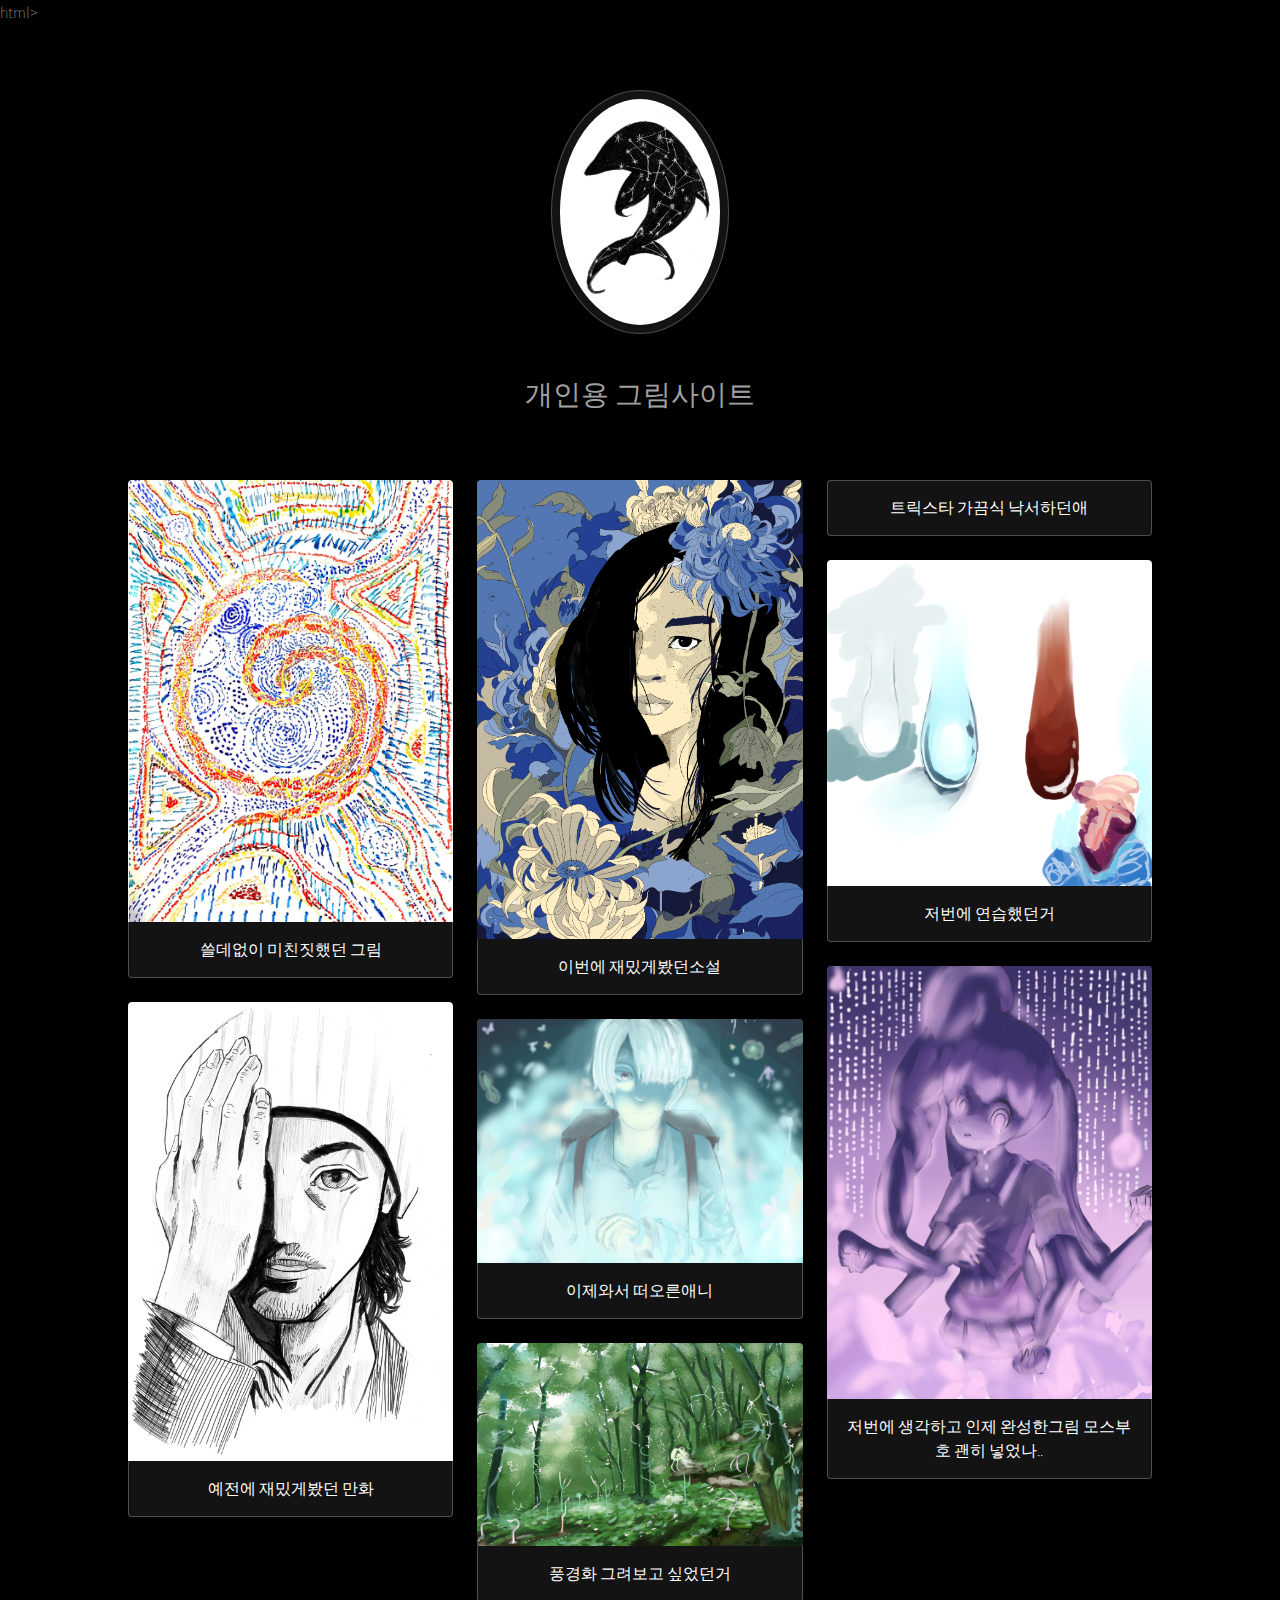
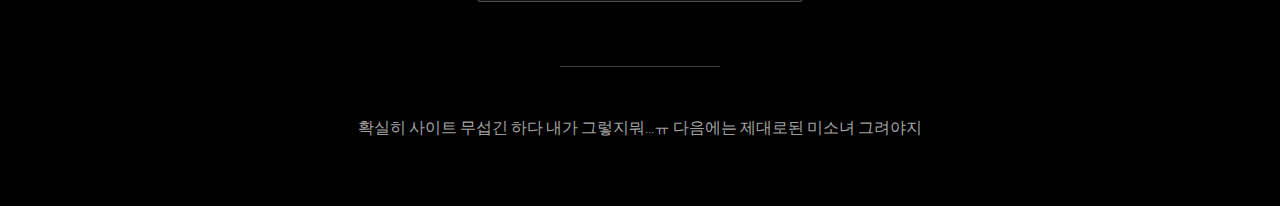
==== commit 9f0bb26d: "dsaf" ====
--- a/index.html
+++ b/index.html
@@ -60,6 +60,10 @@
 										<img src="images/물하고 피연습.jpg" alt="" />
 										<h3>저번에 연습했던거</h3>
 									</a>
+                                    <a href="images/모노코.jpg">
+										<img src="images/모노코.jpg" alt="" />
+										<h3>저번에 생각하고 인제 완성한그림 모스부호 괜히 넣었나..</h3>
+									</a>
 								</div>
 							</section>
 
@@ -67,7 +71,7 @@
 
 				<!-- Footer -->
 					<footer id="footer">
-						<p>아 텐션돌아왔다 잠시 어떻게 되었나보다</p>
+						<p>확실히 사이트 무섭긴 하다 내가 그렇지뭐...ㅠ 다음에는 제대로된 미소녀 그려야지</p>
 					</footer>
 
 			</div>
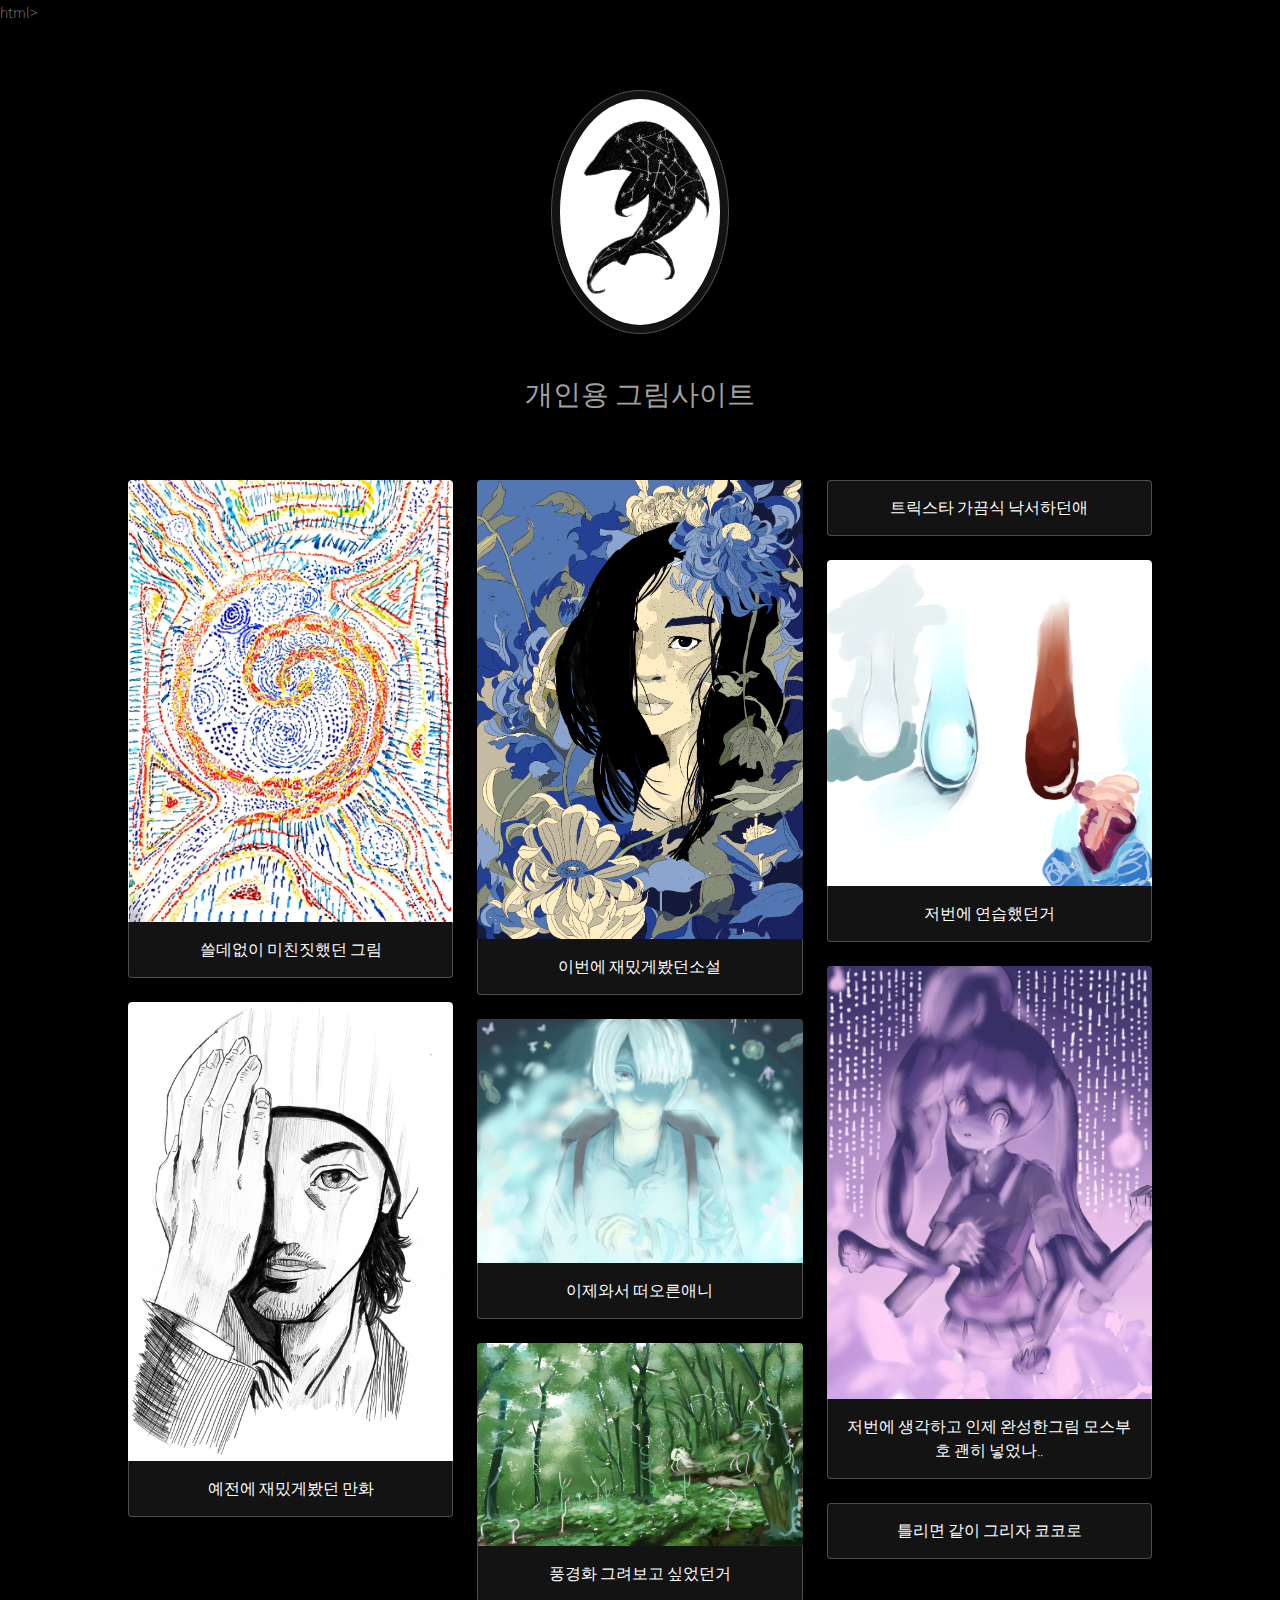
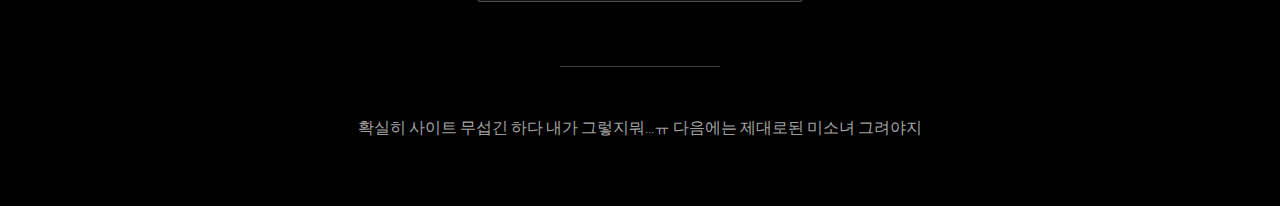
==== commit cea1a330: "fdsaf" ====
--- a/index.html
+++ b/index.html
@@ -64,6 +64,10 @@
 										<img src="images/모노코.jpg" alt="" />
 										<h3>저번에 생각하고 인제 완성한그림 모스부호 괜히 넣었나..</h3>
 									</a>
+                                    <a href="images/나츠메 코코로.jpg">
+										<img src="images/나츠메 코코로.jpg" alt="" />
+										<h3>틀리면 같이 그리자 코코로</h3>
+									</a>
 								</div>
 							</section>
 
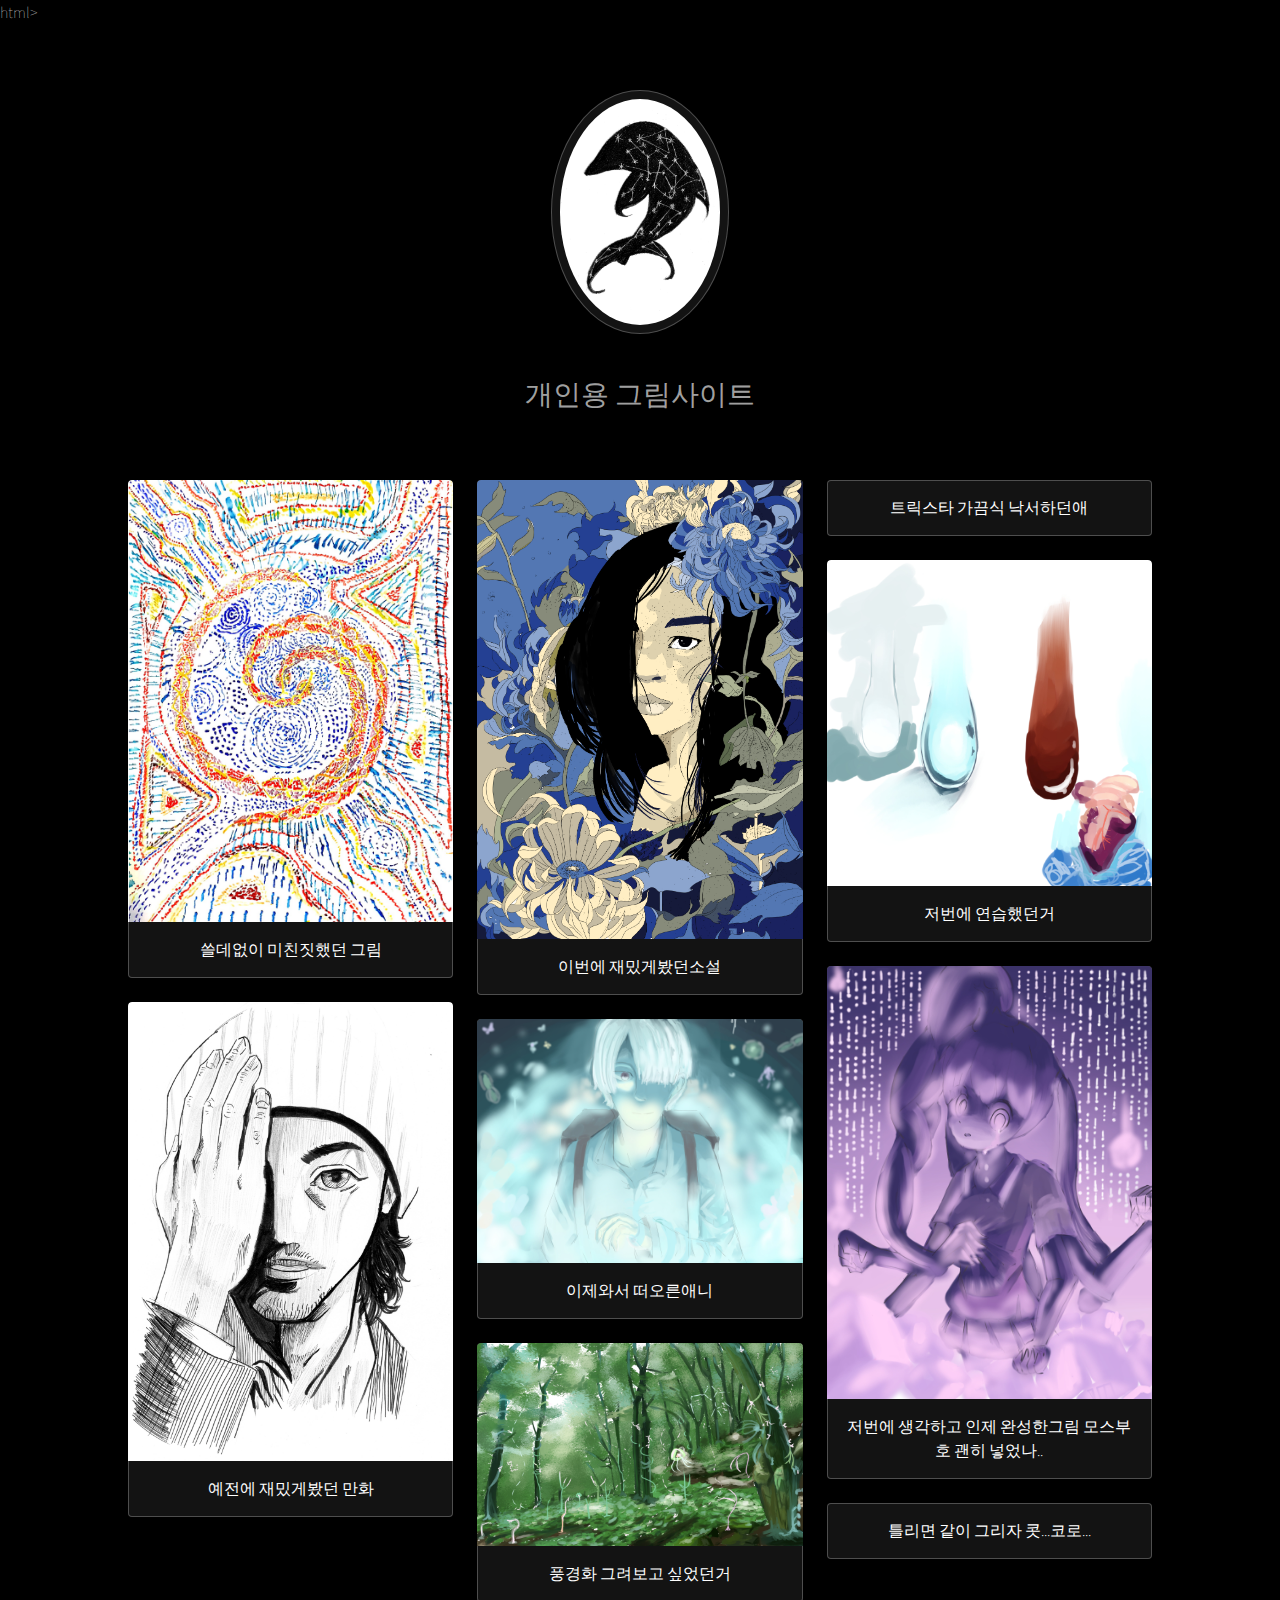
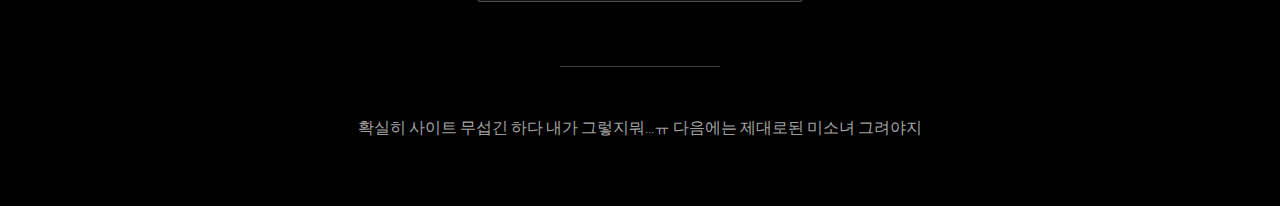
==== commit 62353641: "fsdfa" ====
--- a/index.html
+++ b/index.html
@@ -66,7 +66,7 @@
 									</a>
                                     <a href="images/나츠메 코코로.jpg">
 										<img src="images/나츠메 코코로.jpg" alt="" />
-										<h3>틀리면 같이 그리자 코코로</h3>
+										<h3>틀리면 같이 그리자 콧...코로...</h3>
 									</a>
 								</div>
 							</section>
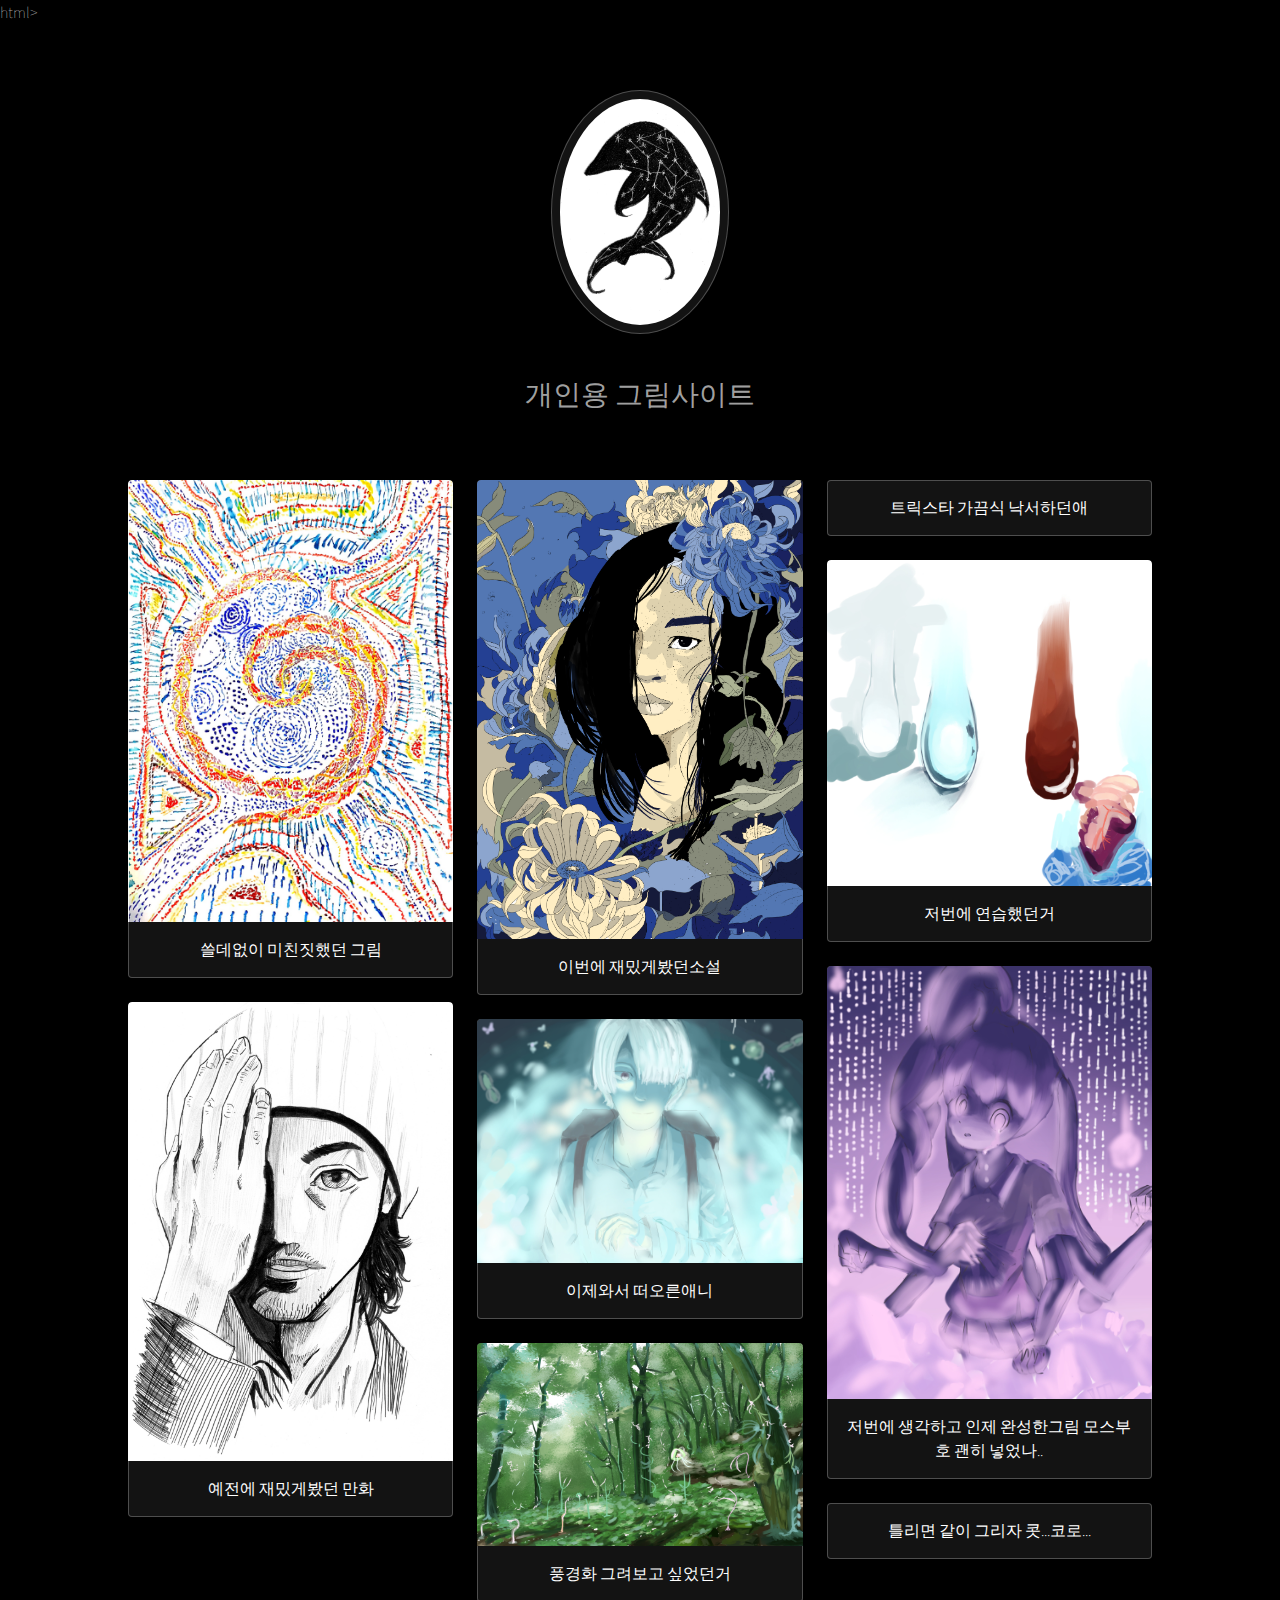
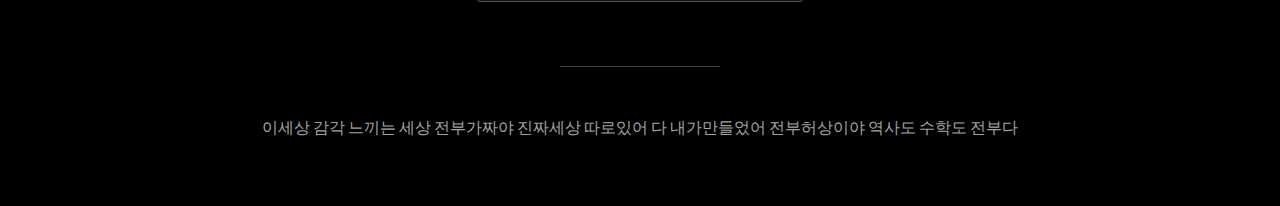
==== commit a1d1f251: "sdfsa" ====
--- a/index.html
+++ b/index.html
@@ -75,7 +75,7 @@
 
 				<!-- Footer -->
 					<footer id="footer">
-						<p>확실히 사이트 무섭긴 하다 내가 그렇지뭐...ㅠ 다음에는 제대로된 미소녀 그려야지</p>
+						<p>이세상 감각 느끼는 세상 전부가짜야 진짜세상 따로있어 다 내가만들었어 전부허상이야 역사도 수학도 전부다</p>
 					</footer>
 
 			</div>
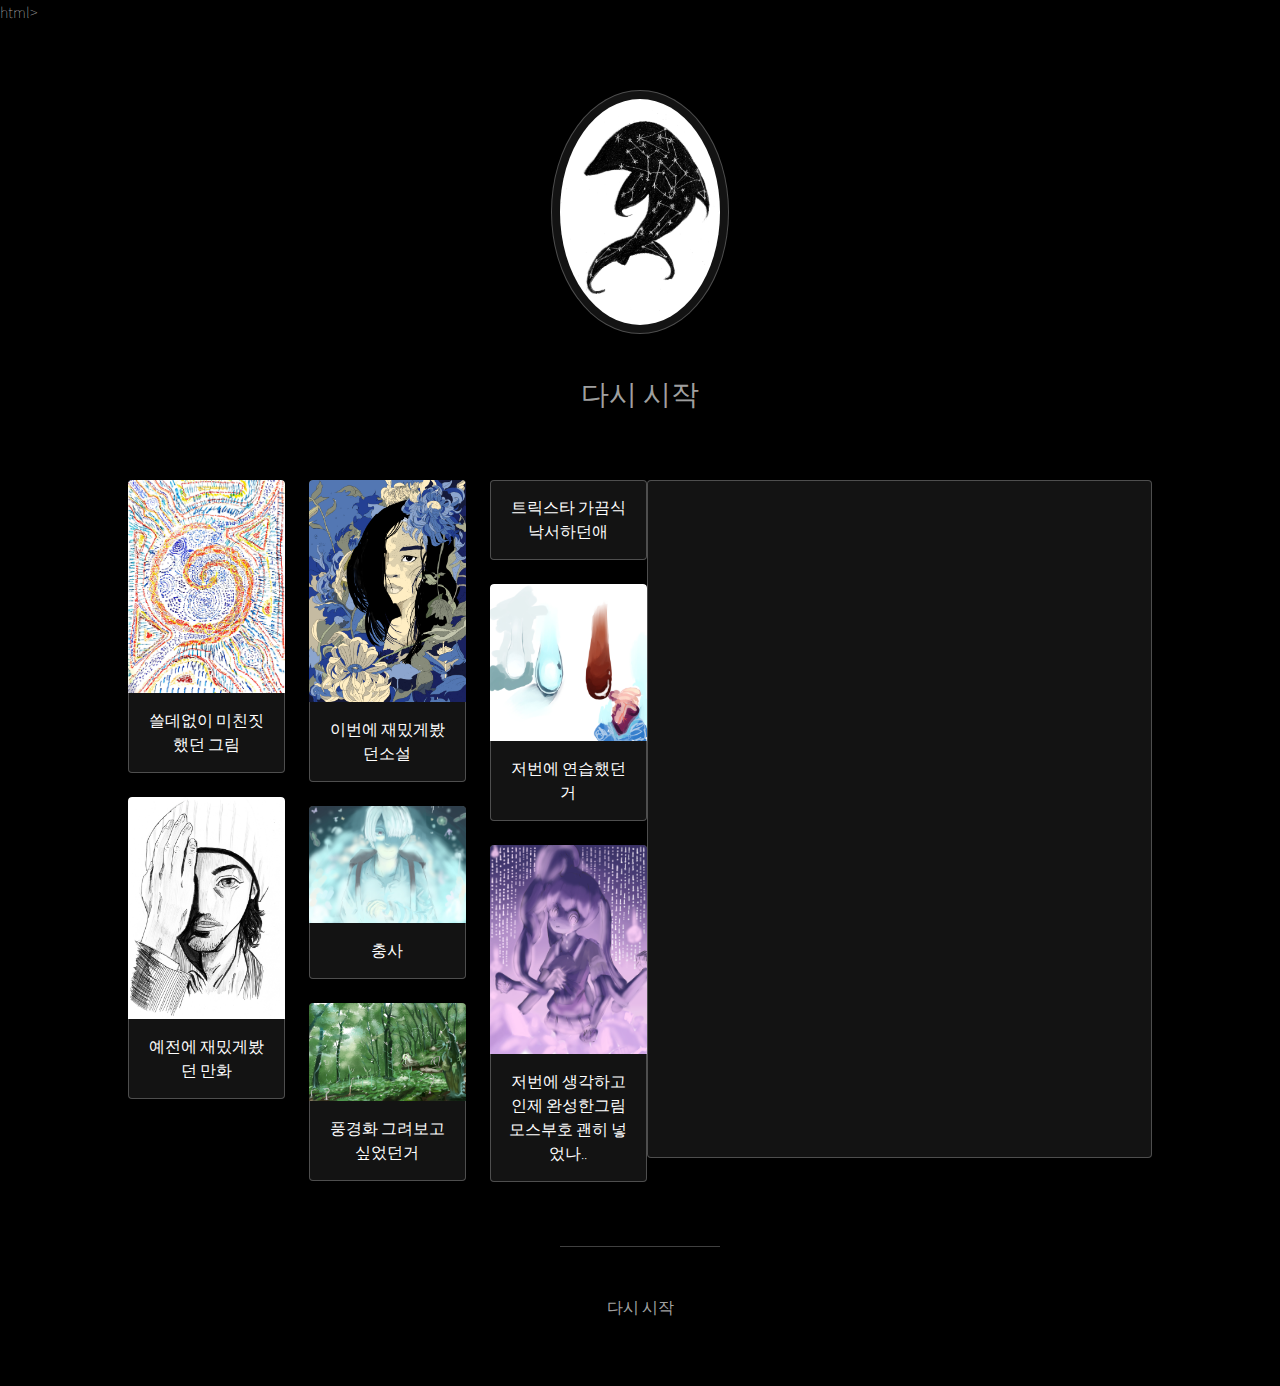
==== commit 693b3e7e: "adfdfs" ====
--- a/index.html
+++ b/index.html
@@ -16,7 +16,7 @@
 				<!-- Header -->
 					<header id="header">
 						<span class="avatar"><img src="images/돌고래.jpg" alt="" /></span>
-						<h1>개인용 그림사이트</h1>
+						<h1>다시 시작</h1>
 						<ul class="icons">
 							
 						</ul>
@@ -44,7 +44,7 @@
 									</a>
 									<a href="images/충사.jpg">
 										<img src="images/충사.jpg" alt="" />
-										<h3>이제와서 떠오른애니</h3>
+										<h3>충사</h3>
 									</a>
 									<a href="images/풍경화 그려보고싶었던거.jpg">
 										<img src="images/풍경화 그려보고싶었던거.jpg" alt="" />
@@ -62,12 +62,7 @@
 									</a>
                                     <a href="images/모노코.jpg">
 										<img src="images/모노코.jpg" alt="" />
-										<h3>저번에 생각하고 인제 완성한그림 모스부호 괜히 넣었나..</h3>
-									</a>
-                                    <a href="images/나츠메 코코로.jpg">
-										<img src="images/나츠메 코코로.jpg" alt="" />
-										<h3>틀리면 같이 그리자 콧...코로...</h3>
-									</a>
+                                        <h3>저번에 생각하고 인제 완성한그림 모스부호 괜히 넣었나..</h3>
 								</div>
 							</section>
 
@@ -75,7 +70,7 @@
 
 				<!-- Footer -->
 					<footer id="footer">
-						<p>이세상 감각 느끼는 세상 전부가짜야 진짜세상 따로있어 다 내가만들었어 전부허상이야 역사도 수학도 전부다</p>
+						<p>다시 시작</p>
 					</footer>
 
 			</div>
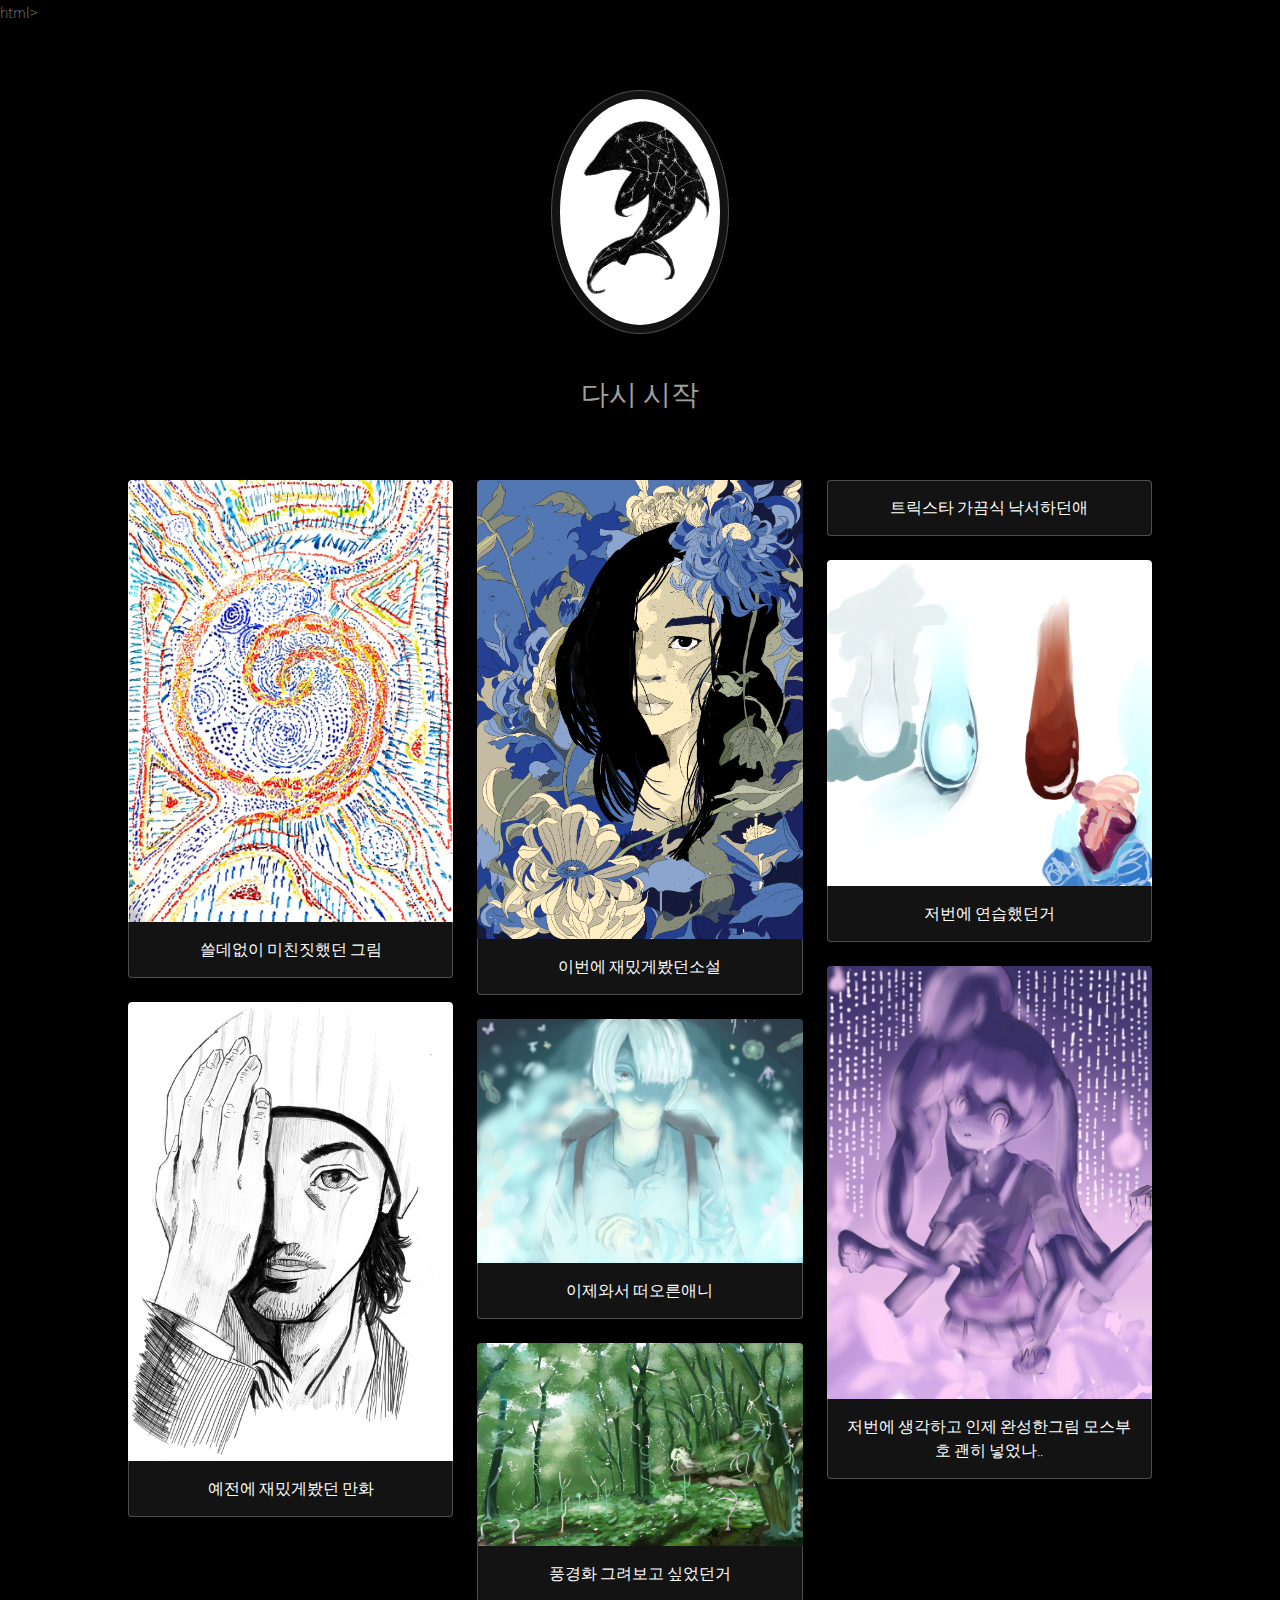
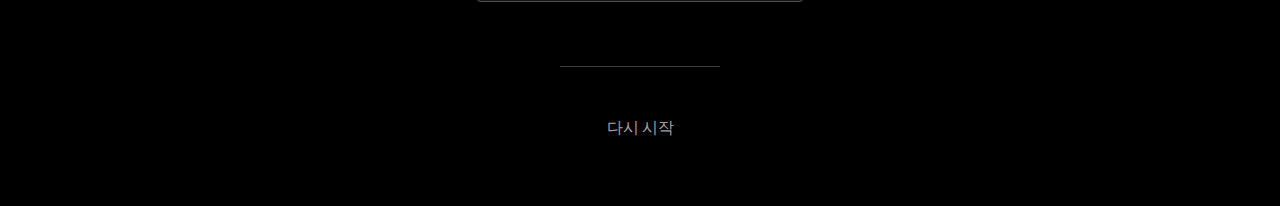
==== commit 19290fa6: "asfdafds" ====
--- a/index.html
+++ b/index.html
@@ -44,7 +44,7 @@
 									</a>
 									<a href="images/충사.jpg">
 										<img src="images/충사.jpg" alt="" />
-										<h3>충사</h3>
+										<h3>이제와서 떠오른애니</h3>
 									</a>
 									<a href="images/풍경화 그려보고싶었던거.jpg">
 										<img src="images/풍경화 그려보고싶었던거.jpg" alt="" />
@@ -62,7 +62,9 @@
 									</a>
                                     <a href="images/모노코.jpg">
 										<img src="images/모노코.jpg" alt="" />
-                                        <h3>저번에 생각하고 인제 완성한그림 모스부호 괜히 넣었나..</h3>
+										<h3>저번에 생각하고 인제 완성한그림 모스부호 괜히 넣었나..</h3>
+									</a>
+                                
 								</div>
 							</section>
 
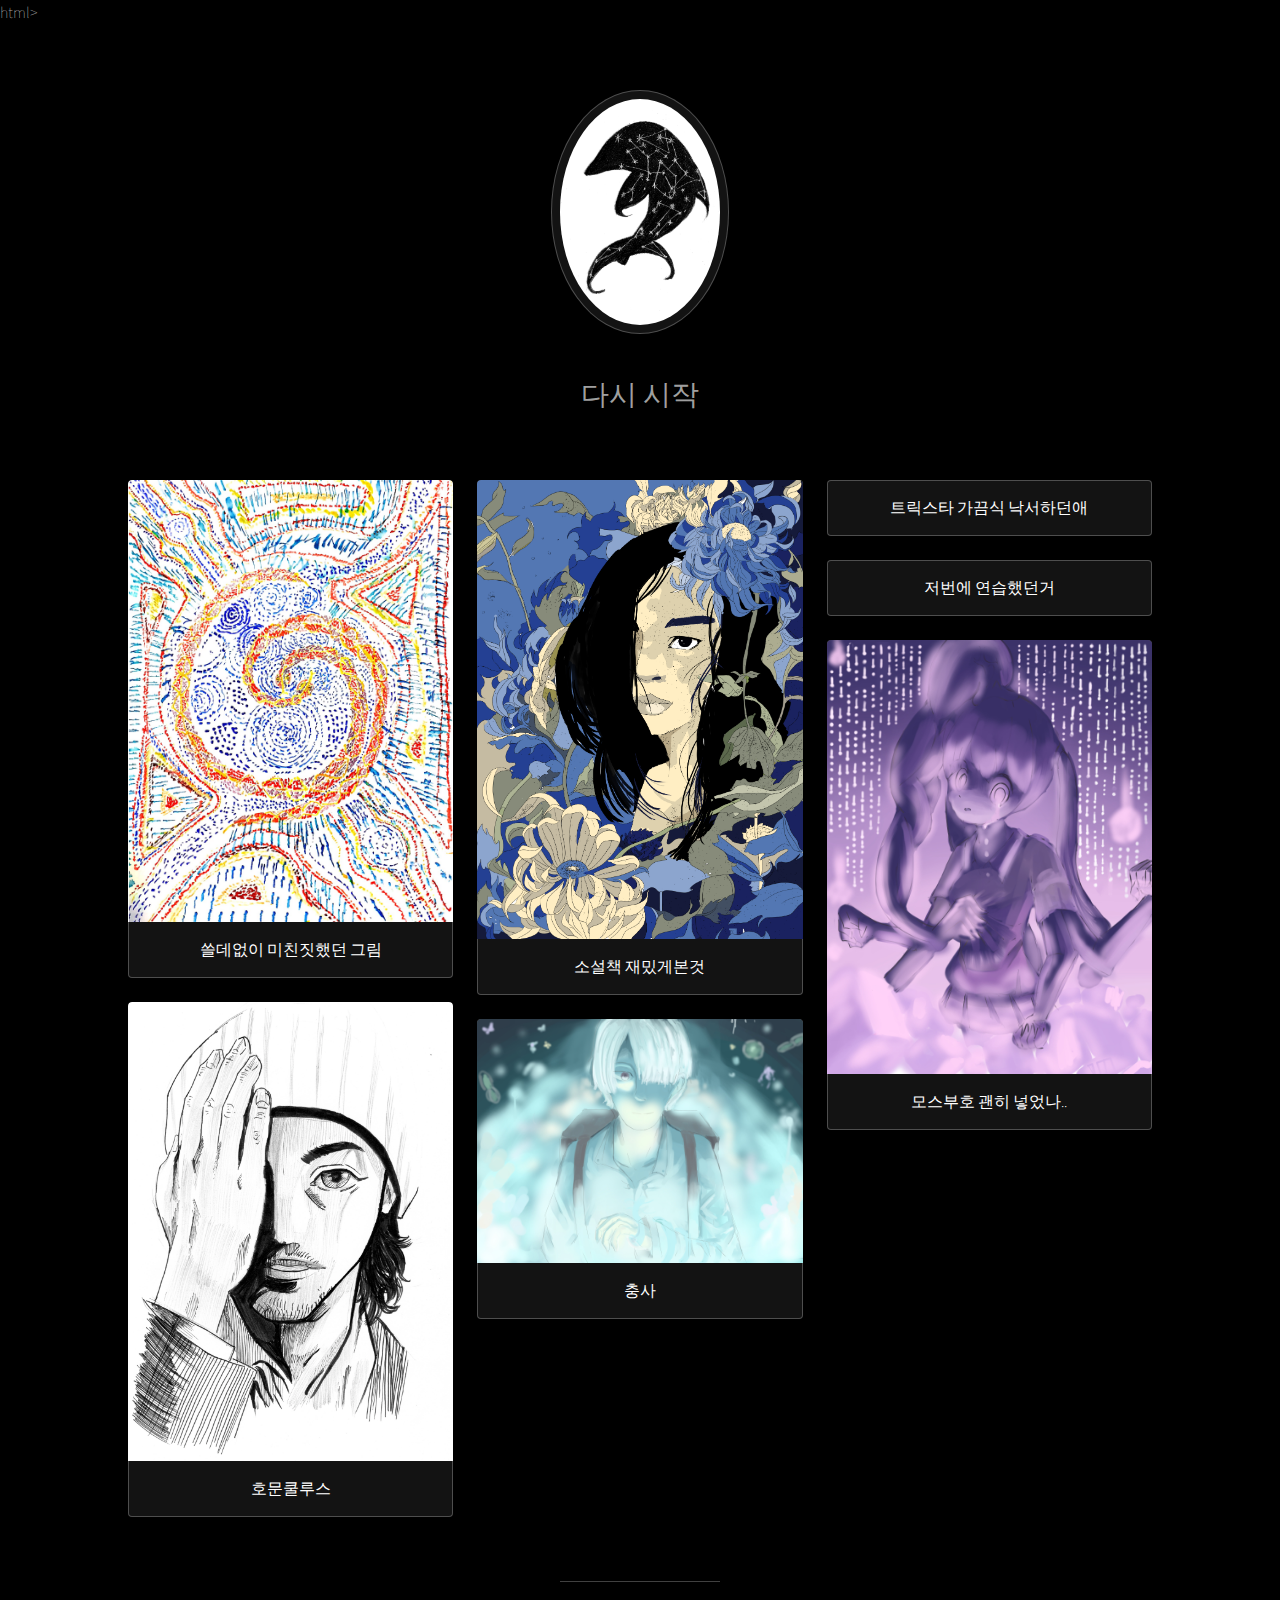
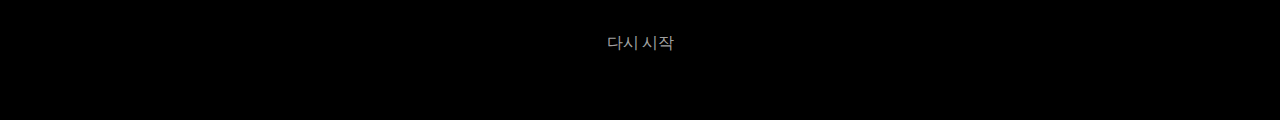
==== commit b69d681d: "fdafd" ====
--- a/index.html
+++ b/index.html
@@ -34,21 +34,17 @@
 									</a>
 									<a href="images/호문쿨루스.jpg">
 										<img src="images/호문쿨루스.jpg" alt="" />
-										<h3>예전에 재밌게봤던 만화</h3>
+										<h3>호문쿨루스</h3>
 									</a>
 								</div>
 								<div>
 									<a href="images/그로데스크 표지.jpg">
 										<img src="images/그로데스크 표지.jpg" alt="" />
-										<h3>이번에 재밌게봤던소설</h3>
+										<h3>소설책 재밌게본것</h3>
 									</a>
 									<a href="images/충사.jpg">
 										<img src="images/충사.jpg" alt="" />
-										<h3>이제와서 떠오른애니</h3>
-									</a>
-									<a href="images/풍경화 그려보고싶었던거.jpg">
-										<img src="images/풍경화 그려보고싶었던거.jpg" alt="" />
-										<h3>풍경화 그려보고 싶었던거</h3>
+										<h3>충사</h3>
 									</a>
 								</div>
 								<div>
@@ -62,7 +58,7 @@
 									</a>
                                     <a href="images/모노코.jpg">
 										<img src="images/모노코.jpg" alt="" />
-										<h3>저번에 생각하고 인제 완성한그림 모스부호 괜히 넣었나..</h3>
+										<h3>모스부호 괜히 넣었나..</h3>
 									</a>
                                 
 								</div>
